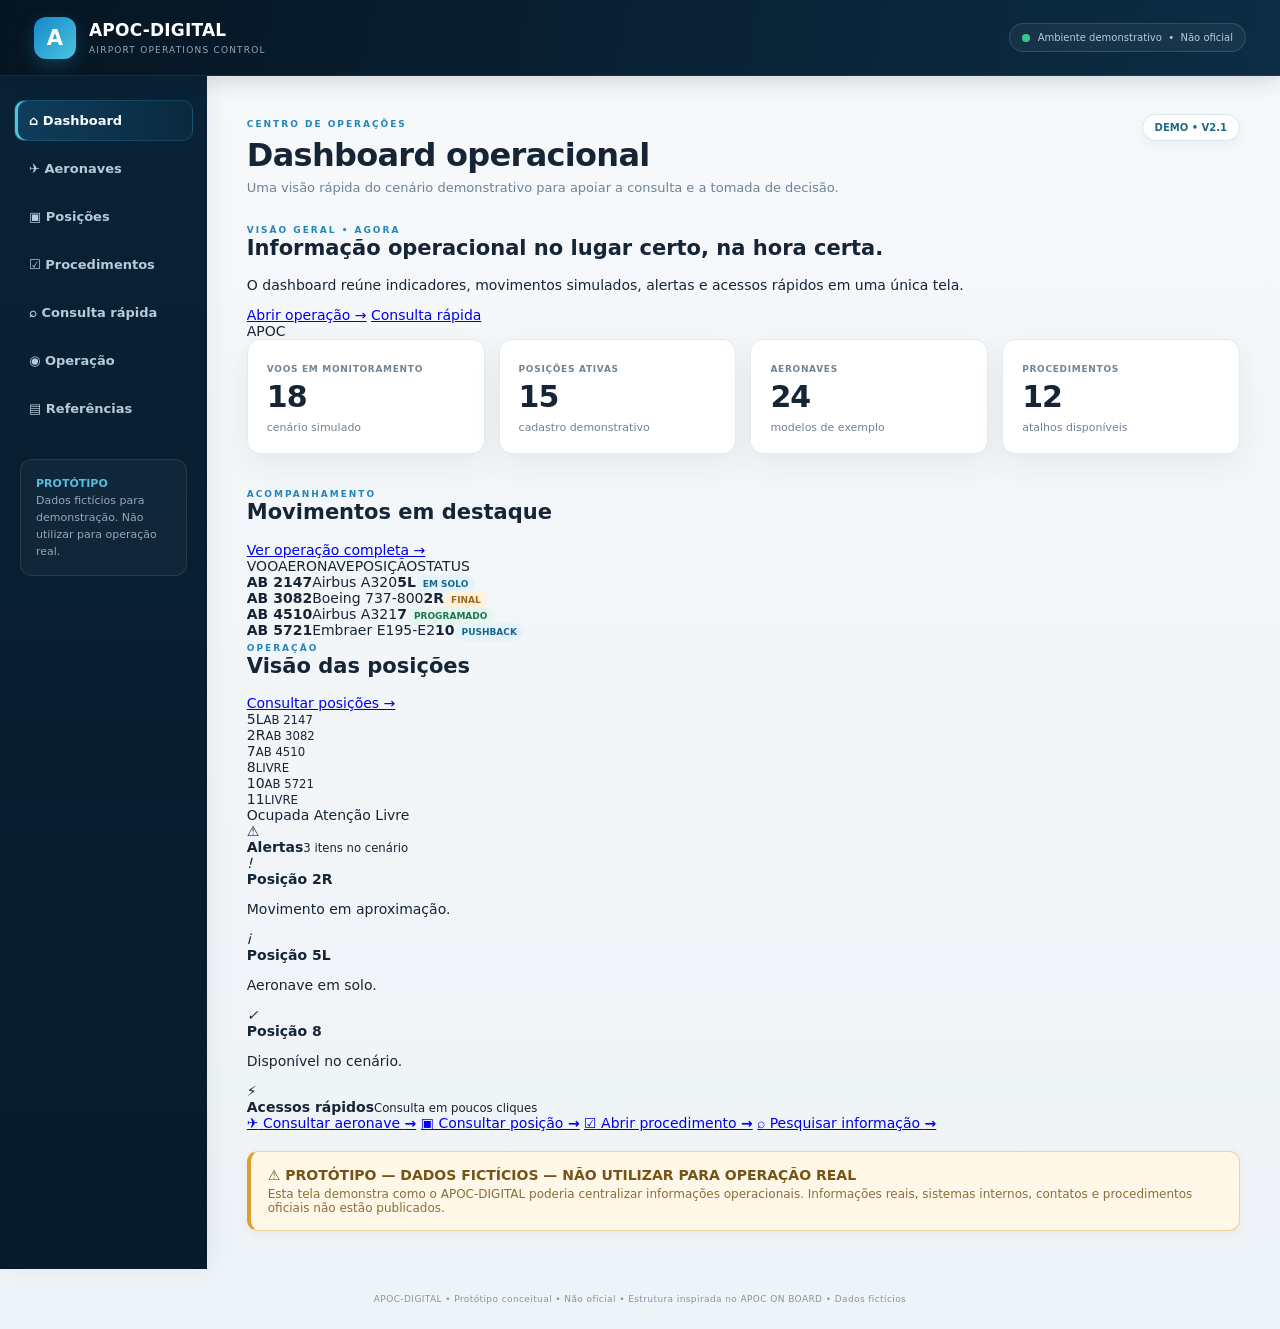
==== index.html @ d9e7d5c9 "Transforma dashboard inicial em centro de operacoes" ====
<!doctype html>
<html lang="pt-BR">
<head>
<meta charset="UTF-8"><meta name="viewport" content="width=device-width,initial-scale=1">
<meta name="description" content="APOC-DIGITAL — protótipo demonstrativo de apoio à operação aeroportuária.">
<title>APOC-DIGITAL | Centro de Operações</title><link rel="stylesheet" href="styles.css">
</head>
<body>
<header class="topbar">
  <div class="brand"><div class="brand-mark">A</div><div><strong>APOC-DIGITAL</strong><span>Airport Operations Control</span></div></div>
  <div class="top-status"><span class="dot"></span> Ambiente demonstrativo&nbsp; • &nbsp;Não oficial</div>
</header>
<div class="shell">
<aside class="sidebar">
  <nav aria-label="Menu principal">
    <a class="active" href="index.html">⌂ <span>Dashboard</span></a>
    <a href="aeronaves.html">✈ <span>Aeronaves</span></a>
    <a href="posicoes.html">▣ <span>Posições</span></a>
    <a href="procedimentos.html">☑ <span>Procedimentos</span></a>
    <a href="consulta-rapida.html">⌕ <span>Consulta rápida</span></a>
    <a href="operacao.html">◉ <span>Operação</span></a>
    <a href="referencias.html">▤ <span>Referências</span></a>
  </nav>
  <div class="side-note"><b>PROTÓTIPO</b><br>Dados fictícios para demonstração. Não utilizar para operação real.</div>
</aside>

<main class="content">
  <div class="page-head">
    <div><span class="eyebrow">CENTRO DE OPERAÇÕES</span><h1>Dashboard operacional</h1><p>Uma visão rápida do cenário demonstrativo para apoiar a consulta e a tomada de decisão.</p></div>
    <span class="demo-badge">DEMO • V2.1</span>
  </div>

  <section class="ops-hero">
    <div class="ops-hero-copy">
      <span class="eyebrow light">VISÃO GERAL • AGORA</span>
      <h2>Informação operacional no lugar certo, na hora certa.</h2>
      <p>O dashboard reúne indicadores, movimentos simulados, alertas e acessos rápidos em uma única tela.</p>
      <div class="hero-actions">
        <a href="operacao.html">Abrir operação →</a>
        <a class="secondary" href="consulta-rapida.html">Consulta rápida</a>
      </div>
    </div>
    <div class="ops-radar" aria-hidden="true"><div class="radar-ring r1"></div><div class="radar-ring r2"></div><div class="radar-sweep"></div><span>APOC</span></div>
  </section>

  <section class="metric-grid ops-metrics">
    <div class="metric metric-live"><span>VOOS EM MONITORAMENTO</span><strong>18</strong><small><i></i> cenário simulado</small></div>
    <div class="metric"><span>POSIÇÕES ATIVAS</span><strong>15</strong><small>cadastro demonstrativo</small></div>
    <div class="metric"><span>AERONAVES</span><strong>24</strong><small>modelos de exemplo</small></div>
    <div class="metric"><span>PROCEDIMENTOS</span><strong>12</strong><small>atalhos disponíveis</small></div>
  </section>

  <section class="dashboard-grid">
    <div class="dashboard-main">
      <div class="section-heading"><div><span class="eyebrow">ACOMPANHAMENTO</span><h2>Movimentos em destaque</h2></div><a href="operacao.html">Ver operação completa →</a></div>
      <div class="flight-board">
        <div class="flight-board-head"><span>VOO</span><span>AERONAVE</span><span>POSIÇÃO</span><span>STATUS</span></div>
        <div class="flight-board-row"><strong>AB 2147</strong><span>Airbus A320</span><b>5L</b><em class="status-chip blue">EM SOLO</em></div>
        <div class="flight-board-row"><strong>AB 3082</strong><span>Boeing 737-800</span><b>2R</b><em class="status-chip amber">FINAL</em></div>
        <div class="flight-board-row"><strong>AB 4510</strong><span>Airbus A321</span><b>7</b><em class="status-chip">PROGRAMADO</em></div>
        <div class="flight-board-row"><strong>AB 5721</strong><span>Embraer E195-E2</span><b>10</b><em class="status-chip blue">PUSHBACK</em></div>
      </div>

      <div class="section-heading section-heading-space"><div><span class="eyebrow">OPERAÇÃO</span><h2>Visão das posições</h2></div><a href="posicoes.html">Consultar posições →</a></div>
      <div class="ops-stand-map">
        <div class="ops-stand occupied"><span>5L</span><small>AB 2147</small></div>
        <div class="ops-stand alert"><span>2R</span><small>AB 3082</small></div>
        <div class="ops-stand occupied"><span>7</span><small>AB 4510</small></div>
        <div class="ops-stand free"><span>8</span><small>LIVRE</small></div>
        <div class="ops-stand occupied"><span>10</span><small>AB 5721</small></div>
        <div class="ops-stand free"><span>11</span><small>LIVRE</small></div>
      </div>
      <div class="map-legend"><span><i class="legend-dot occupied"></i> Ocupada</span><span><i class="legend-dot alert"></i> Atenção</span><span><i class="legend-dot free"></i> Livre</span></div>
    </div>

    <aside class="dashboard-side">
      <div class="side-panel alert-panel">
        <div class="panel-title"><span>⚠</span><div><b>Alertas</b><small>3 itens no cenário</small></div></div>
        <div class="alert-item"><i class="alert-icon amber">!</i><div><strong>Posição 2R</strong><p>Movimento em aproximação.</p></div></div>
        <div class="alert-item"><i class="alert-icon blue">i</i><div><strong>Posição 5L</strong><p>Aeronave em solo.</p></div></div>
        <div class="alert-item"><i class="alert-icon">✓</i><div><strong>Posição 8</strong><p>Disponível no cenário.</p></div></div>
      </div>

      <div class="side-panel">
        <div class="panel-title"><span>⚡</span><div><b>Acessos rápidos</b><small>Consulta em poucos cliques</small></div></div>
        <a class="quick-action" href="aeronaves.html"><span>✈</span> Consultar aeronave <b>→</b></a>
        <a class="quick-action" href="posicoes.html"><span>▣</span> Consultar posição <b>→</b></a>
        <a class="quick-action" href="procedimentos.html"><span>☑</span> Abrir procedimento <b>→</b></a>
        <a class="quick-action" href="consulta-rapida.html"><span>⌕</span> Pesquisar informação <b>→</b></a>
      </div>
    </aside>
  </section>

  <section class="notice"><strong>⚠️ PROTÓTIPO — DADOS FICTÍCIOS — NÃO UTILIZAR PARA OPERAÇÃO REAL</strong><span>Esta tela demonstra como o APOC-DIGITAL poderia centralizar informações operacionais. Informações reais, sistemas internos, contatos e procedimentos oficiais não estão publicados.</span></section>
</main>
</div>
<footer>APOC-DIGITAL • Protótipo conceitual • Não oficial • Estrutura inspirada no APOC ON BOARD • Dados fictícios</footer>
</body></html>
---- styles.css ----
:root{--navy:#071b2d;--blue:#1479b8;--cyan:#35b5d5;--bg:#eef3f7;--card:#fff;--text:#182838;--muted:#687b8d;--line:#d8e2ea;--green:#28a36a;--amber:#d99422}
*{box-sizing:border-box}body{margin:0;background:var(--bg);color:var(--text);font:14px Arial,sans-serif}.topbar{height:70px;background:var(--navy);color:white;display:flex;align-items:center;justify-content:space-between;padding:0 28px;border-bottom:3px solid var(--blue)}.brand{display:flex;gap:10px;align-items:center;color:#fff;text-decoration:none}.brand-mark{width:38px;height:38px;border-radius:8px;background:linear-gradient(135deg,var(--blue),var(--cyan));display:grid;place-items:center;font-weight:bold;font-size:20px}.brand strong{display:block;font-size:18px}.brand span{font-size:10px;color:#a9bdcd}.top-status{font-size:11px;color:#b7c9d7}.dot{display:inline-block;width:8px;height:8px;border-radius:50%;background:#36c98a;margin-right:6px}.shell{display:flex;min-height:calc(100vh - 70px)}.sidebar{width:230px;background:#0d2941;padding:20px 12px;color:#fff}.sidebar nav{display:grid;gap:5px}.sidebar nav a{color:#b7cad8;text-decoration:none;padding:11px 12px;border-radius:7px;font-weight:bold}.sidebar nav a.active,.sidebar nav a:hover{background:#174767;color:#fff}.side-note{margin:28px 8px;padding:12px;border:1px solid #31546c;border-radius:7px;color:#91a8ba;font-size:11px}.side-note b{color:#55bddc}.content{max-width:1200px;width:100%;margin:auto;padding:32px}.page-head{display:flex;justify-content:space-between;margin-bottom:22px}.eyebrow{font-size:10px;letter-spacing:1.5px;font-weight:bold;color:var(--blue)}h1{font-size:28px;margin:4px 0}h2{margin-top:0}.page-head p{margin:0;color:var(--muted)}.demo-badge,.live-badge{font-size:10px;padding:6px 10px;border:1px solid #b9d5e5;border-radius:18px;background:#edf8fc;color:#226887;font-weight:bold}.hero-panel{background:linear-gradient(120deg,#0a2942,#0e4a6d);color:white;border-radius:11px;padding:28px;margin-bottom:18px}.hero-panel h2{max-width:680px;font-size:25px;margin:5px 0}.hero-panel p{color:#bfd4e2;max-width:700px}.metric-grid{display:grid;grid-template-columns:repeat(4,1fr);gap:12px;margin-bottom:28px}.metric,.module-card,.air-card,.procedure-card,.panel,.reference,.searchbar,.global-search,.result-row,.position-map,.detail-panel,.flight-table{background:var(--card);border:1px solid var(--line);border-radius:9px;box-shadow:0 6px 20px #10263b12}.metric{padding:16px}.metric span{font-size:9px;color:#718496;font-weight:bold}.metric strong{display:block;font-size:27px;margin:4px 0}.metric small{color:var(--muted)}.section-title{font-size:18px}.module-grid{display:grid;grid-template-columns:repeat(3,1fr);gap:12px}.module-card{display:grid;grid-template-columns:auto 1fr auto;gap:12px;align-items:center;padding:16px;text-decoration:none;color:inherit}.module-card:hover,.air-card:hover,.result-row:hover{border-color:#9cc7dc}.module-icon{width:40px;height:40px;border-radius:8px;background:#eaf6fb;color:#176d98;display:grid;place-items:center;font-size:20px}.module-card h3{margin:0 0 3px}.module-card p{margin:0;color:var(--muted);font-size:12px}.notice{margin-top:20px;padding:13px 15px;background:#fff8e9;border:1px solid #eed39b;border-left:4px solid #df9f28;border-radius:7px;color:#765416}.notice span{display:block;font-size:12px;margin-top:4px;color:#8a6d3a}.searchbar{padding:17px;margin-bottom:16px}.searchbar label{display:block;font-weight:bold;font-size:11px;margin-bottom:7px}.searchbar input,.global-search input{width:100%;padding:12px;border:1px solid #cbd8e2;border-radius:7px;font:inherit}.aircraft-grid{display:grid;grid-template-columns:repeat(3,1fr);gap:11px}.air-card{border:1px solid var(--line);padding:15px;text-align:left;display:flex;gap:10px;align-items:center;cursor:pointer;font:inherit}.air-card div{flex:1}.air-card small{display:block;color:var(--muted);margin-top:2px}.plane{color:#1479b8}.detail-panel{padding:18px;margin-top:16px}.info-grid{display:grid;grid-template-columns:repeat(4,1fr);gap:10px}.info{padding:12px;background:#f7fafc;border:1px solid var(--line);border-radius:7px}.info b{display:block;font-size:9px;color:#667a8d;text-transform:uppercase;margin-bottom:4px}.info span{font-weight:bold}.compat{margin-top:10px;padding:12px;background:#edf7fc;border:1px solid #c8e1ee;border-radius:7px}.compat span{display:block;color:#4c6879;margin-top:3px}.position-layout{display:grid;grid-template-columns:1.4fr .8fr;gap:15px}.position-map{padding:17px}.stand-map{display:grid;grid-template-columns:repeat(4,1fr);gap:12px;background:#f0f4f6;padding:28px;border-radius:7px}.stand{min-height:70px;border:2px solid #8fbace;background:#eaf6fb;color:#155c7b;border-radius:6px;font-weight:bold;cursor:pointer}.stand.remote{background:#f0f4f7;border-color:#aabac5;color:#506674}.procedure-tabs{display:flex;gap:7px;flex-wrap:wrap;margin-bottom:14px}.procedure-tabs button,.suggestions button{border:1px solid var(--line);background:#fff;border-radius:18px;padding:7px 12px;cursor:pointer;font-weight:bold;color:#536a7b}.procedure-tabs .selected,.procedure-tabs button:hover{background:#eaf6fb;color:#146b95}.procedure-grid{display:grid;grid-template-columns:1fr 1fr;gap:13px}.procedure-card{padding:17px}.procedure-card>span{font-size:9px;color:var(--blue);font-weight:bold}.procedure-card h3{margin:5px 0}.procedure-card p{color:var(--muted)}.procedure-card summary{color:var(--blue);font-weight:bold;cursor:pointer}.global-search{display:flex;gap:9px;padding:9px 12px}.global-search span{font-size:22px;color:#718798}.global-search input{border:0;outline:0}.suggestions{display:flex;gap:6px;flex-wrap:wrap;margin:11px 0 17px}.search-results{display:grid;gap:9px}.result-row{display:grid;grid-template-columns:110px 1fr 15px;padding:14px;text-decoration:none;color:inherit}.result-row p{margin:3px 0 0;color:var(--muted);font-size:12px}.result-type{font-size:9px;color:var(--blue);font-weight:bold}.flight-table{overflow:hidden}.table-head,.flight-row{padding:13px 16px}.table-head{display:flex;justify-content:space-between;border-bottom:1px solid var(--line)}.table-head span{font-size:11px;color:var(--muted)}.flight-row{display:grid;grid-template-columns:1fr 1fr 1.4fr .7fr .8fr;border-bottom:1px solid #edf1f4;gap:8px}.flight-row.header{font-size:9px;color:#718394;font-weight:bold;background:#f6f9fb}.status-chip{font-style:normal;font-size:9px;font-weight:bold;padding:4px 7px;border-radius:15px;text-align:center;background:#e7f7ef;color:#187850}.status-chip.amber{background:#fff1db;color:#9d6817}.status-chip.blue{background:#e7f3fb;color:#17678d}.two-col{display:grid;grid-template-columns:1fr 1fr;gap:13px;margin-top:14px}.panel{padding:17px}.panel p{border-bottom:1px solid #edf1f4;padding:8px 0;margin:0}.mini-link{display:block;padding:9px 0;color:var(--blue);text-decoration:none;font-weight:bold;border-bottom:1px solid #edf1f4}.reference-grid{display:grid;grid-template-columns:repeat(3,1fr);gap:13px}.reference{padding:18px}.reference>span{font-size:10px;color:#78a0b8;font-weight:bold}.reference h3{margin:5px 0}.reference p{color:var(--muted);font-size:12px}.reference b{color:var(--blue);font-size:11px}.empty-state{text-align:center;padding:25px;color:var(--muted)}footer{text-align:center;padding:20px;color:#8495a5;font-size:10px}@media(max-width:900px){.sidebar{width:68px}.sidebar nav a{font-size:0;text-align:center}.sidebar nav a:first-letter{font-size:18px}.side-note{display:none}.module-grid,.reference-grid{grid-template-columns:1fr 1fr}.aircraft-grid{grid-template-columns:1fr 1fr}.metric-grid{grid-template-columns:1fr 1fr}.info-grid{grid-template-columns:1fr 1fr}}@media(max-width:600px){.sidebar{display:none}.content{padding:20px 14px}.module-grid,.reference-grid,.aircraft-grid,.procedure-grid,.metric-grid,.two-col{grid-template-columns:1fr}.position-layout{grid-template-columns:1fr}.stand-map{grid-template-columns:repeat(3,1fr);padding:18px}.flight-row{grid-template-columns:1fr 1fr}.flight-row.header{display:none}.flight-row span:nth-child(3),.flight-row span:nth-child(4){display:none}.page-head{display:block}.demo-badge,.live-badge{display:inline-block;margin-top:8px}}
/* Identificacao visual de prototipo publico */
.top-status{display:flex;align-items:center;gap:2px}.top-status .dot{flex:0 0 auto}.notice{box-shadow:0 2px 8px #7d5a1812}.notice strong{font-weight:800}

/* ===== APOC-DIGITAL — redesign visual V2.1 ===== */
:root{--navy:#061522;--navy2:#0a2436;--blue:#1687c9;--cyan:#4bc6df;--bg:#f4f7fa;--card:#fff;--text:#152536;--muted:#718292;--line:#e3eaf0;--green:#23a56b;--amber:#e5a43a;--shadow:0 10px 30px rgba(17,43,63,.07)}
body{font-family:Inter,ui-sans-serif,system-ui,-apple-system,BlinkMacSystemFont,"Segoe UI",Arial,sans-serif;background:linear-gradient(180deg,#f7f9fb 0,#eef3f7 100%);color:var(--text)}
.topbar{height:76px;padding:0 34px;background:linear-gradient(100deg,#061522,#0b2d45);border-bottom:1px solid rgba(255,255,255,.08);box-shadow:0 5px 22px rgba(4,20,31,.15);position:sticky;top:0;z-index:10}
.brand{gap:13px}.brand-mark{width:42px;height:42px;border-radius:12px;box-shadow:0 6px 18px rgba(34,167,211,.25);font-size:21px}.brand strong{font-size:17px;letter-spacing:.2px}.brand span{font-size:9px;letter-spacing:1.2px;text-transform:uppercase;color:#8fa9ba}
.top-status{font-size:10px;padding:8px 12px;border:1px solid rgba(255,255,255,.12);border-radius:20px;background:rgba(255,255,255,.05)}
.shell{min-height:calc(100vh - 76px)}
.sidebar{width:244px;padding:24px 14px;background:linear-gradient(180deg,#092236,#071b2b);box-shadow:5px 0 24px rgba(5,25,39,.06)}
.sidebar nav{gap:7px}.sidebar nav a{padding:12px 14px;border:1px solid transparent;border-radius:10px;font-size:13px;transition:.18s}
.sidebar nav a.active{background:linear-gradient(90deg,rgba(28,137,194,.28),rgba(28,137,194,.08));border-color:rgba(72,190,222,.16);box-shadow:inset 3px 0 0 var(--cyan)}
.sidebar nav a:hover{background:rgba(255,255,255,.06);transform:translateX(2px)}
.side-note{margin:30px 6px;padding:15px;border-radius:12px;background:rgba(255,255,255,.035);border:1px solid rgba(255,255,255,.09);line-height:1.55}
.content{max-width:1320px;padding:38px 40px}
.page-head{align-items:flex-start;margin-bottom:25px}.eyebrow{font-size:9px;letter-spacing:2px;color:#2385b9}.page-head h1{font-size:32px;letter-spacing:-.7px;margin:6px 0}.page-head p{font-size:13px}
.demo-badge,.live-badge{padding:7px 12px;background:#fff;border-color:#d6e5ee;box-shadow:0 4px 12px rgba(21,57,78,.05)}
.hero-panel{position:relative;overflow:hidden;border-radius:18px;padding:34px 36px;margin-bottom:20px;background:radial-gradient(circle at 90% 20%,rgba(74,199,225,.22),transparent 30%),linear-gradient(120deg,#071d2d,#0d5274);box-shadow:0 16px 34px rgba(8,45,67,.15)}
.hero-panel:after{content:"";position:absolute;width:210px;height:210px;border:1px solid rgba(110,214,235,.14);border-radius:50%;right:-55px;bottom:-110px;box-shadow:0 0 0 35px rgba(110,214,235,.035),0 0 0 70px rgba(110,214,235,.025)}
.hero-panel h2{font-size:29px;line-height:1.16;letter-spacing:-.6px}.hero-panel p{font-size:13px;line-height:1.6}
.metric-grid{gap:14px;margin-bottom:30px}.metric{padding:19px;border-radius:13px;box-shadow:var(--shadow);transition:.18s}.metric:hover{transform:translateY(-2px);box-shadow:0 14px 30px rgba(17,43,63,.1)}.metric span{letter-spacing:.7px}.metric strong{font-size:30px;letter-spacing:-1px}.metric small{font-size:11px}
.section-title{font-size:17px;margin-bottom:13px}.module-grid{gap:14px}.module-card{padding:18px;border-radius:13px;box-shadow:var(--shadow);border-color:#e2e9ef;transition:.18s}.module-card:hover{transform:translateY(-3px);border-color:#9bcfe4;box-shadow:0 15px 32px rgba(17,43,63,.1)}.module-icon{width:44px;height:44px;border-radius:12px;background:linear-gradient(135deg,#edf9fc,#e1f3f8);font-size:19px}.module-card h3{font-size:14px}.module-card p{line-height:1.45}
.notice{border-radius:11px;padding:15px 17px}
.searchbar,.global-search,.position-map,.detail-panel,.flight-table,.panel,.reference,.procedure-card{border-radius:13px;box-shadow:var(--shadow);border-color:#e1e8ee}
.searchbar{padding:19px}.searchbar input,.global-search input{background:#f8fafc;border-color:#dce5eb;padding:13px}
.aircraft-grid,.procedure-grid,.reference-grid{gap:14px}.air-card{border-radius:13px;box-shadow:var(--shadow);padding:17px;transition:.18s}.air-card:hover{transform:translateY(-2px);box-shadow:0 13px 28px rgba(17,43,63,.09)}
.detail-panel{padding:20px}.info{border-radius:10px;background:#f8fafc}.compat{border-radius:10px}
.position-layout{gap:18px}.position-map{padding:20px}.stand-map{gap:13px;padding:30px;border-radius:11px;background:linear-gradient(145deg,#edf3f6,#f7fafb)}.stand{border-radius:9px;min-height:76px;box-shadow:0 4px 10px rgba(21,56,74,.05);transition:.15s}.stand:hover{transform:scale(1.02);border-color:#4aaaca}
.procedure-tabs{gap:8px}.procedure-tabs button,.suggestions button{padding:8px 13px;border-radius:20px}.procedure-tabs .selected{box-shadow:0 5px 12px rgba(21,121,173,.1)}
.procedure-card{padding:19px}.procedure-card h3{font-size:16px}.procedure-card p{line-height:1.5}
.global-search{padding:10px 14px;align-items:center}.global-search span{font-size:20px}
.result-row{border-radius:11px;box-shadow:var(--shadow);border-color:#e4ebf0;padding:16px;transition:.16s}.result-row:hover{transform:translateX(2px)}
.flight-table{overflow:hidden}.table-head{padding:17px 18px;background:#fbfcfd}.flight-row{padding:14px 18px}.flight-row:not(.header):hover{background:#f8fbfd}
.two-col{gap:16px}.panel{padding:19px}.mini-link{padding:11px 0}
.reference{padding:20px;transition:.16s}.reference:hover{transform:translateY(-2px)}
footer{padding:25px;font-size:9px;letter-spacing:.4px}
@media(max-width:900px){.content{padding:28px}.sidebar{width:74px}.sidebar nav a{font-size:0;padding:13px 8px}.sidebar nav a:first-letter{font-size:18px}.sidebar nav a.active{box-shadow:inset 3px 0 0 var(--cyan)}}
@media(max-width:600px){.topbar{padding:0 16px;height:68px}.brand strong{font-size:15px}.top-status{font-size:0;padding:9px}.top-status .dot{margin:0}.content{padding:22px 15px}.hero-panel{padding:25px 23px;border-radius:15px}.hero-panel h2{font-size:23px}.page-head h1{font-size:27px}}
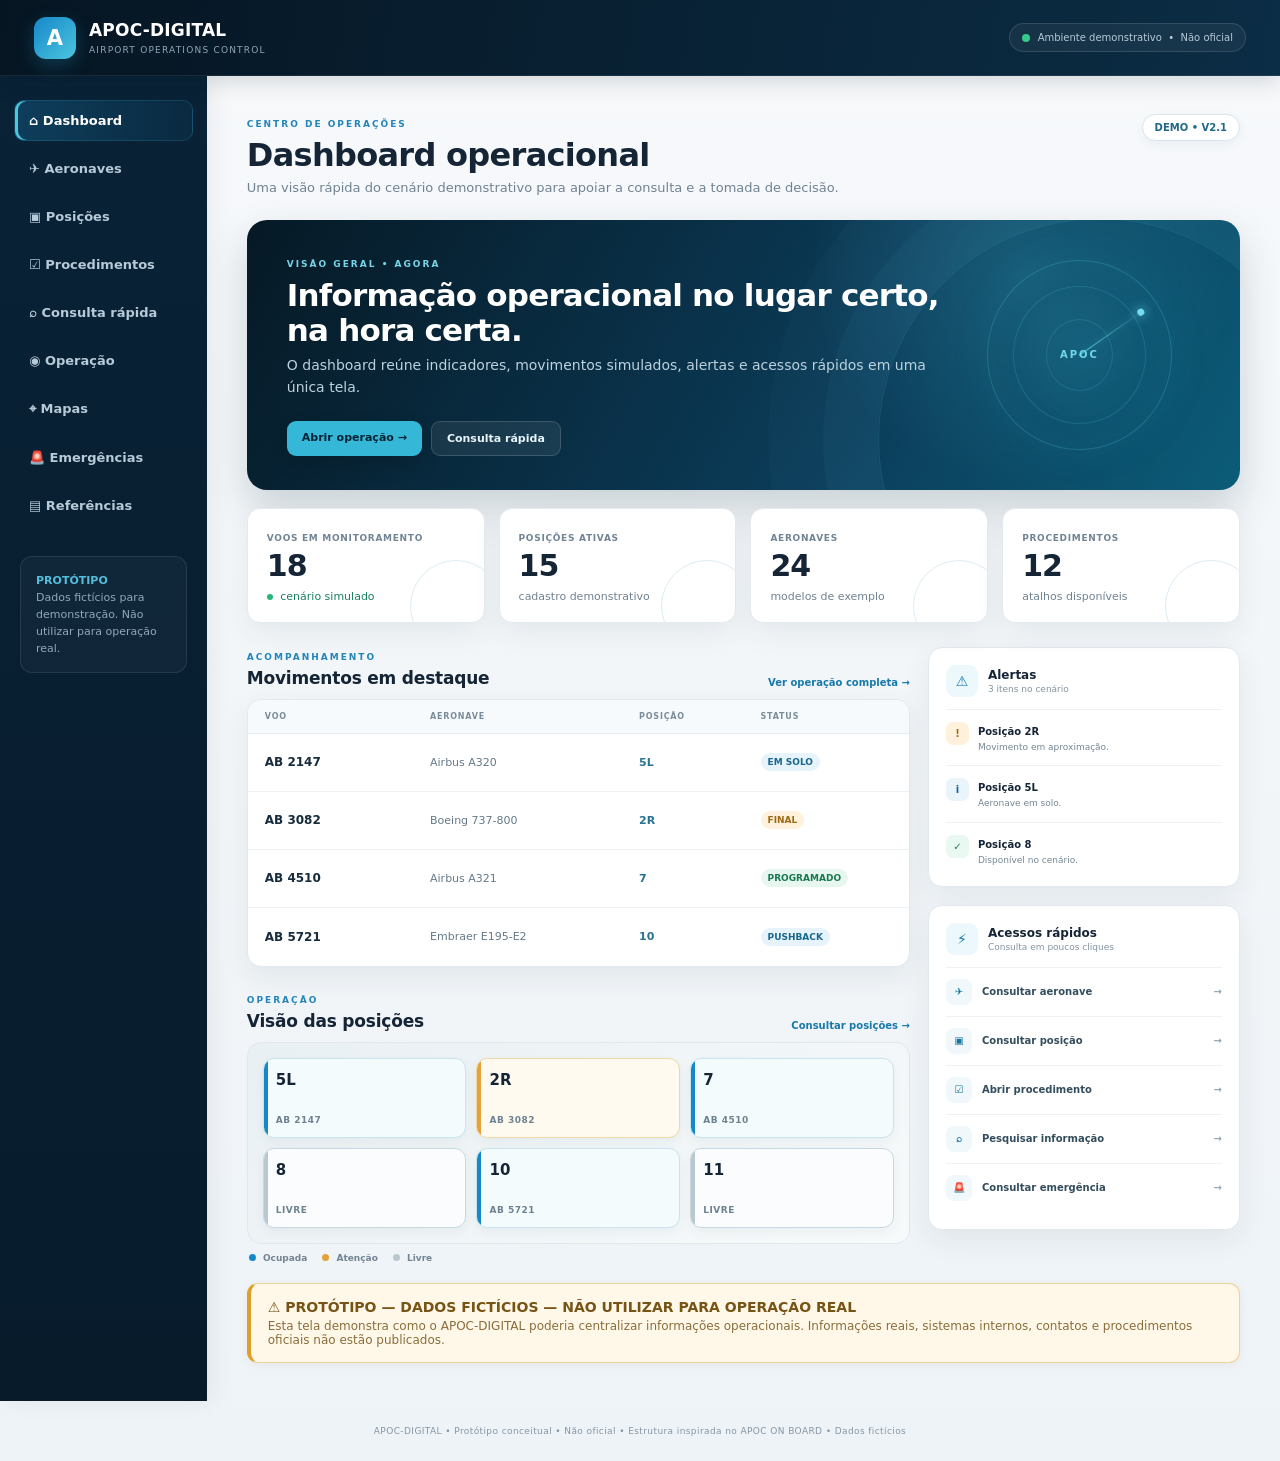
==== commit f369483c: "Integra Emergencias ao dashboard" ====
--- a/index.html
+++ b/index.html
@@ -19,6 +19,8 @@
     <a href="procedimentos.html">☑ <span>Procedimentos</span></a>
     <a href="consulta-rapida.html">⌕ <span>Consulta rápida</span></a>
     <a href="operacao.html">◉ <span>Operação</span></a>
+    <a href="mapas.html">⌖ <span>Mapas</span></a>
+    <a href="emergencias.html">🚨 <span>Emergências</span></a>
     <a href="referencias.html">▤ <span>Referências</span></a>
   </nav>
   <div class="side-note"><b>PROTÓTIPO</b><br>Dados fictícios para demonstração. Não utilizar para operação real.</div>
@@ -87,6 +89,7 @@
         <a class="quick-action" href="posicoes.html"><span>▣</span> Consultar posição <b>→</b></a>
         <a class="quick-action" href="procedimentos.html"><span>☑</span> Abrir procedimento <b>→</b></a>
         <a class="quick-action" href="consulta-rapida.html"><span>⌕</span> Pesquisar informação <b>→</b></a>
+        <a class="quick-action" href="emergencias.html"><span>🚨</span> Consultar emergência <b>→</b></a>
       </div>
     </aside>
   </section>
--- a/styles.css
+++ b/styles.css
@@ -39,3 +39,22 @@
 footer{padding:25px;font-size:9px;letter-spacing:.4px}
 @media(max-width:900px){.content{padding:28px}.sidebar{width:74px}.sidebar nav a{font-size:0;padding:13px 8px}.sidebar nav a:first-letter{font-size:18px}.sidebar nav a.active{box-shadow:inset 3px 0 0 var(--cyan)}}
 @media(max-width:600px){.topbar{padding:0 16px;height:68px}.brand strong{font-size:15px}.top-status{font-size:0;padding:9px}.top-status .dot{margin:0}.content{padding:22px 15px}.hero-panel{padding:25px 23px;border-radius:15px}.hero-panel h2{font-size:23px}.page-head h1{font-size:27px}}
+
+
+/* ===== DASHBOARD OPERACIONAL V2.1 ===== */
+.ops-hero{position:relative;display:flex;align-items:center;justify-content:space-between;min-height:245px;overflow:hidden;border-radius:20px;padding:34px 40px;margin-bottom:18px;color:#fff;background:radial-gradient(circle at 78% 20%,rgba(76,204,229,.2),transparent 26%),linear-gradient(120deg,#061925 0%,#0b3c59 62%,#0b5c78 100%);box-shadow:0 18px 40px rgba(7,39,57,.18)}
+.ops-hero:before{content:"";position:absolute;inset:auto -80px -170px auto;width:440px;height:440px;border:1px solid rgba(110,218,238,.13);border-radius:50%;box-shadow:0 0 0 55px rgba(110,218,238,.035),0 0 0 110px rgba(110,218,238,.025)}
+.ops-hero-copy{position:relative;z-index:2;max-width:700px}.ops-hero h2{font-size:31px;line-height:1.12;letter-spacing:-.8px;margin:8px 0}.ops-hero p{max-width:650px;color:#bdd2df;line-height:1.55;margin:0}.hero-actions{display:flex;gap:9px;margin-top:22px}.hero-actions a{display:inline-block;padding:10px 15px;border-radius:9px;text-decoration:none;background:#35b7d8;color:#062235;font-size:11px;font-weight:800;box-shadow:0 8px 20px rgba(0,0,0,.14)}.hero-actions a.secondary{background:rgba(255,255,255,.07);color:#e7f5fa;border:1px solid rgba(255,255,255,.15);box-shadow:none}
+.ops-radar{position:relative;width:190px;height:190px;margin-right:28px;border-radius:50%;border:1px solid rgba(89,207,229,.24);background:radial-gradient(circle,rgba(57,188,216,.08),transparent 64%);display:grid;place-items:center;color:#73d8e9;font-size:10px;font-weight:800;letter-spacing:2px;box-shadow:inset 0 0 40px rgba(52,183,214,.06),0 0 45px rgba(41,177,209,.07)}.radar-ring{position:absolute;border:1px solid rgba(89,207,229,.17);border-radius:50%}.radar-ring.r1{inset:25px}.radar-ring.r2{inset:58px}.radar-sweep{position:absolute;left:50%;top:50%;width:82px;height:1px;transform-origin:left center;background:linear-gradient(90deg,rgba(99,225,239,.75),transparent);transform:rotate(-35deg);box-shadow:0 0 8px rgba(86,216,233,.4)}.radar-sweep:before{content:"";position:absolute;left:72px;top:-3px;width:7px;height:7px;border-radius:50%;background:#72dcec;box-shadow:0 0 12px #72dcec}
+.ops-metrics{margin-bottom:24px}.ops-metrics .metric{position:relative;overflow:hidden}.ops-metrics .metric:after{content:"";position:absolute;right:-18px;bottom:-30px;width:90px;height:90px;border:1px solid #dcebf1;border-radius:50%}.metric-live small{color:#19805b}.metric-live small i{display:inline-block;width:6px;height:6px;border-radius:50%;background:#28b777;margin-right:4px}
+.dashboard-grid{display:grid;grid-template-columns:minmax(0,1.7fr) minmax(290px,.8fr);gap:18px}.dashboard-main,.dashboard-side{min-width:0}.dashboard-side{display:grid;align-content:start;gap:18px}.section-heading{display:flex;align-items:end;justify-content:space-between;margin:0 0 11px}.section-heading h2{font-size:17px;margin:5px 0 0;letter-spacing:-.2px}.section-heading a{font-size:10px;color:#1679aa;text-decoration:none;font-weight:800}.section-heading-space{margin-top:23px}
+.flight-board{background:#fff;border:1px solid #e1e8ee;border-radius:14px;overflow:hidden;box-shadow:var(--shadow)}.flight-board-head,.flight-board-row{display:grid;grid-template-columns:1.05fr 1.35fr .75fr .9fr;align-items:center;gap:12px;padding:12px 17px}.flight-board-head{background:#f7fafc;border-bottom:1px solid #e5ebef;font-size:8px;letter-spacing:.8px;font-weight:800;color:#7a8b99}.flight-board-row{min-height:58px;border-bottom:1px solid #edf1f4;font-size:11px}.flight-board-row:last-child{border-bottom:0}.flight-board-row:hover{background:#fbfdfe}.flight-board-row strong{font-size:12px;color:#172c3d}.flight-board-row span{color:#657988}.flight-board-row b{font-size:11px;color:#287391}.flight-board-row .status-chip{justify-self:start}
+.ops-stand-map{display:grid;grid-template-columns:repeat(3,1fr);gap:10px;padding:15px;background:linear-gradient(145deg,#e9f0f3,#f7fafb);border:1px solid #e0e8ec;border-radius:14px}.ops-stand{min-height:80px;border:1px solid #c9d8df;border-radius:11px;padding:12px;background:#fff;display:flex;flex-direction:column;justify-content:space-between;box-shadow:0 4px 12px rgba(25,57,75,.05);position:relative;overflow:hidden}.ops-stand:before{content:"";position:absolute;left:0;top:0;bottom:0;width:4px}.ops-stand span{font-size:15px;font-weight:900}.ops-stand small{font-size:9px;color:#6d8290;font-weight:800;letter-spacing:.5px}.ops-stand.occupied{border-color:#c8e4ee;background:#f4fbfd}.ops-stand.occupied:before{background:#1687c9}.ops-stand.alert{border-color:#efd7a8;background:#fffaf0}.ops-stand.alert:before{background:#e4a33a}.ops-stand.free{background:#fafcfd}.ops-stand.free:before{background:#b9c7cf}.map-legend{display:flex;gap:15px;padding:9px 2px 0;color:#728492;font-size:9px;font-weight:700}.legend-dot{display:inline-block;width:7px;height:7px;border-radius:50%;margin-right:4px}.legend-dot.occupied{background:#1687c9}.legend-dot.alert{background:#e4a33a}.legend-dot.free{background:#b9c7cf}
+.side-panel{background:#fff;border:1px solid #e1e8ee;border-radius:14px;padding:17px;box-shadow:var(--shadow)}.panel-title{display:flex;align-items:center;gap:10px;padding-bottom:12px;border-bottom:1px solid #edf1f4}.panel-title>span{width:32px;height:32px;border-radius:9px;display:grid;place-items:center;background:#edf8fc;color:#1679aa}.panel-title b{display:block;font-size:12px}.panel-title small{display:block;margin-top:2px;color:#8293a0;font-size:9px}.alert-item{display:flex;gap:9px;padding:12px 0;border-bottom:1px solid #edf1f4}.alert-item:last-child{border-bottom:0;padding-bottom:2px}.alert-icon{flex:0 0 auto;width:23px;height:23px;border-radius:7px;display:grid;place-items:center;background:#e9f8f0;color:#20805a;font-size:10px;font-style:normal;font-weight:900}.alert-icon.amber{background:#fff1dc;color:#a16a19}.alert-icon.blue{background:#eaf5fb;color:#17698d}.alert-item strong{font-size:10px}.alert-item p{margin:3px 0 0;font-size:9px;color:#758793;line-height:1.4}
+.quick-action{display:grid;grid-template-columns:28px 1fr auto;align-items:center;gap:8px;padding:11px 0;border-bottom:1px solid #edf1f4;color:#344d5d;text-decoration:none;font-size:10px;font-weight:800}.quick-action:last-child{border-bottom:0}.quick-action>span{width:26px;height:26px;border-radius:8px;background:#f0f8fb;color:#17749c;display:grid;place-items:center}.quick-action>b{color:#92a4af}.quick-action:hover{color:#1679aa}
+@media(max-width:1050px){.ops-radar{width:150px;height:150px;margin-right:0}.dashboard-grid{grid-template-columns:1fr}.dashboard-side{grid-template-columns:1fr 1fr}.dashboard-side .side-panel{height:100%}}
+@media(max-width:700px){.ops-hero{padding:25px 23px;min-height:0}.ops-radar{display:none}.ops-hero h2{font-size:24px}.dashboard-side{grid-template-columns:1fr}.flight-board-head,.flight-board-row{grid-template-columns:1fr 1.2fr .65fr}.flight-board-head span:last-child,.flight-board-row .status-chip{display:none}.ops-stand-map{grid-template-columns:repeat(2,1fr)}.section-heading{align-items:start;gap:10px}.section-heading a{padding-top:7px}}
+
+/* ===== MODULO DE MAPAS ===== */
+.map-intro{display:flex;justify-content:space-between;align-items:center;gap:25px;margin-bottom:18px;padding:28px 32px;border-radius:18px;color:#fff;background:radial-gradient(circle at 85% 30%,rgba(75,198,223,.2),transparent 28%),linear-gradient(120deg,#071d2d,#0c4b69);box-shadow:0 16px 34px rgba(8,45,67,.13);overflow:hidden}.map-intro h2{font-size:25px;margin:6px 0}.map-intro p{max-width:780px;color:#c0d5e0;line-height:1.55;font-size:12px;margin:0}.map-intro-mark{width:82px;height:82px;flex:0 0 auto;border:1px solid rgba(105,215,235,.25);border-radius:50%;display:grid;place-items:center;font-size:42px;color:#6bd7e8;background:rgba(255,255,255,.03)}.eyebrow.light{color:#78d5e8}.map-cards{display:grid;grid-template-columns:1fr 1fr;gap:16px}.map-card{background:#fff;border:1px solid #e1e8ee;border-radius:15px;box-shadow:var(--shadow);overflow:hidden}.map-card.wide{grid-column:1/-1}.map-card-head{padding:19px 20px 12px}.map-tag{font-size:8px;letter-spacing:1.3px;font-weight:900;color:#2180ad}.map-card h2{font-size:17px;margin:5px 0}.map-card-head p{font-size:11px;color:var(--muted);margin:0;line-height:1.45}.schematic{margin:0 15px 15px;border:1px solid #dce7ec;border-radius:11px;background:#f3f7f9;min-height:190px;position:relative;overflow:hidden}.terminal{display:flex;flex-direction:column;justify-content:center;gap:25px;padding:28px;background:linear-gradient(145deg,#eef5f7,#f9fbfc)}.terminal-building{margin:auto;width:76%;height:72px;border:2px solid #9dc5d3;border-radius:10px;background:#fff;display:flex;flex-direction:column;align-items:center;justify-content:center;color:#23647e}.terminal-building b{font-size:13px}.terminal-building span{font-size:9px;color:#8296a2;margin-top:4px}.gate-row{display:grid;grid-template-columns:repeat(6,1fr);gap:7px}.gate-row i{font-style:normal;text-align:center;padding:9px 4px;border:1px solid #a9cddd;border-radius:7px;background:#e8f5f9;color:#23647e;font-size:9px;font-weight:800}.apron{padding:22px;background:repeating-linear-gradient(90deg,#eef3f5 0,#eef3f5 45px,#e7eef1 45px,#e7eef1 90px)}.taxi-line{position:absolute;left:12%;right:12%;top:50%;border-top:3px dashed #a9bac4}.stand-grid{position:absolute;inset:22px 16px;display:grid;grid-template-columns:repeat(4,1fr);gap:8px}.stand-grid i{z-index:1;display:grid;place-items:center;border:1px solid #8ebccc;border-radius:8px;background:#fafdfe;color:#21657d;font-size:9px;font-style:normal;font-weight:900;box-shadow:0 3px 8px rgba(21,56,74,.05)}.apron-label{position:absolute;bottom:7px;right:10px;font-size:7px;letter-spacing:1px;color:#81939e;font-weight:900}.airport{min-height:245px;background:#eef4f2}.runway{position:absolute;left:15%;top:9%;width:70%;height:44px;background:#53636b;border-radius:6px;transform:rotate(-8deg);display:grid;place-items:center;color:#dce3e6;font-size:7px;letter-spacing:1px}.taxiway{position:absolute;background:#c6d0d3;border-radius:12px}.taxiway.t1{width:62%;height:18px;left:19%;top:51%;transform:rotate(-8deg)}.taxiway.t2{width:18px;height:62%;left:44%;top:30%;transform:rotate(22deg)}.terminal-mini{position:absolute;left:12%;bottom:25px;width:23%;height:43px;border-radius:7px;background:#dcecf1;border:1px solid #8db9c8;display:grid;place-items:center;color:#26677f;font-size:9px;font-weight:900}.apron-mini{position:absolute;right:14%;bottom:26px;width:28%;height:50px;border:1px dashed #94b4bf;border-radius:8px;display:grid;place-items:center;color:#718792;font-size:8px;font-weight:900}.north{position:absolute;right:15px;top:12px;width:24px;height:24px;border:1px solid #aac0c8;border-radius:50%;display:grid;place-items:center;color:#56727f;font-weight:900;font-size:10px}.patio3{display:grid;grid-template-columns:1fr 1fr;gap:12px;padding:16px;background:linear-gradient(145deg,#eef4f5,#f8fafb)}.zone{border:1px solid #b8cfd8;border-radius:10px;padding:13px;display:grid;grid-template-columns:repeat(2,1fr);gap:7px;background:#fff}.zone b{grid-column:1/-1;font-size:11px;color:#27677e}.zone>span{grid-column:1/-1;font-size:8px;color:#82939d;margin-bottom:3px}.zone i{font-style:normal;text-align:center;padding:10px 4px;border-radius:7px;background:#edf7fa;border:1px solid #bddce6;color:#28687f;font-size:9px;font-weight:900}.south-zone i{background:#f4f6f7;border-color:#cdd8dd;color:#627680}
+@media(max-width:700px){.map-intro{padding:23px;}.map-intro-mark{display:none}.map-cards{grid-template-columns:1fr}.map-card.wide{grid-column:auto}.gate-row{grid-template-columns:repeat(3,1fr)}.patio3{grid-template-columns:1fr}.airport{min-height:220px}}
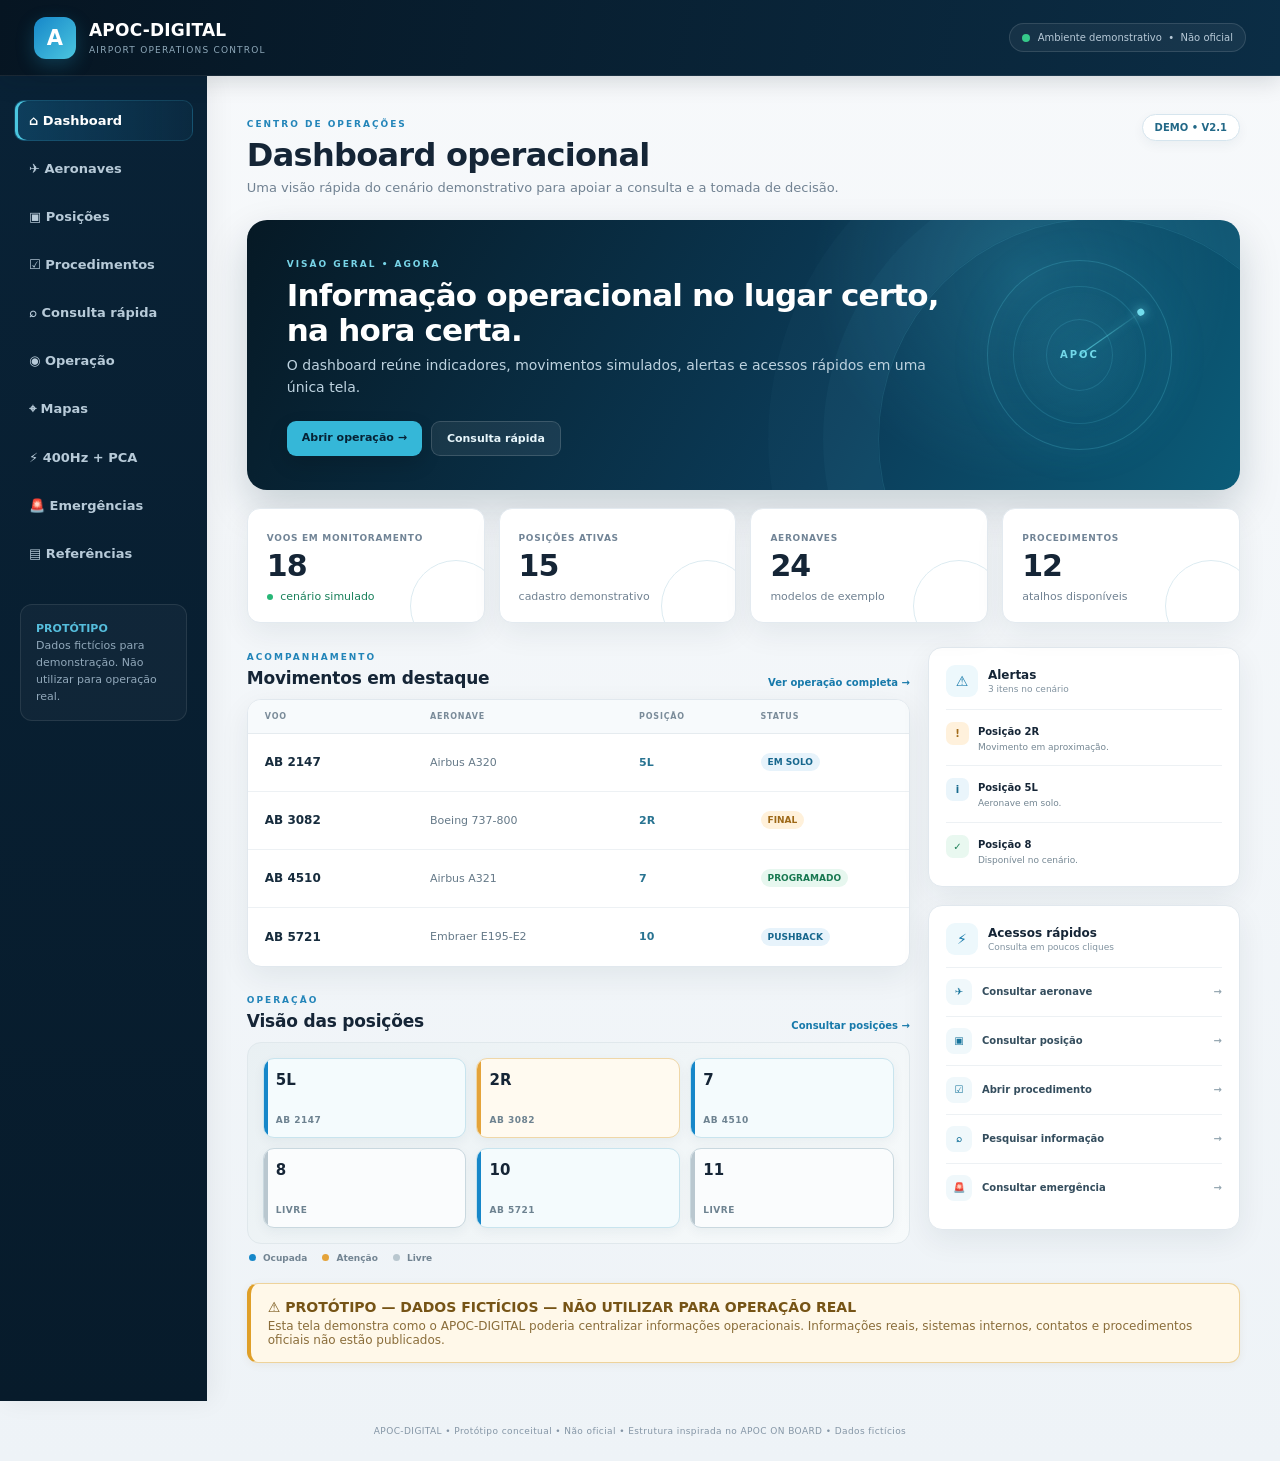
==== commit 68b9024a: "Integra módulo 400Hz + PCA na navegação" ====
--- a/index.html
+++ b/index.html
@@ -20,6 +20,7 @@
     <a href="consulta-rapida.html">⌕ <span>Consulta rápida</span></a>
     <a href="operacao.html">◉ <span>Operação</span></a>
     <a href="mapas.html">⌖ <span>Mapas</span></a>
+    <a href="400hz.html">⚡ <span>400Hz + PCA</span></a>
     <a href="emergencias.html">🚨 <span>Emergências</span></a>
     <a href="referencias.html">▤ <span>Referências</span></a>
   </nav>
--- a/styles.css
+++ b/styles.css
@@ -58,3 +58,18 @@
 /* ===== MODULO DE MAPAS ===== */
 .map-intro{display:flex;justify-content:space-between;align-items:center;gap:25px;margin-bottom:18px;padding:28px 32px;border-radius:18px;color:#fff;background:radial-gradient(circle at 85% 30%,rgba(75,198,223,.2),transparent 28%),linear-gradient(120deg,#071d2d,#0c4b69);box-shadow:0 16px 34px rgba(8,45,67,.13);overflow:hidden}.map-intro h2{font-size:25px;margin:6px 0}.map-intro p{max-width:780px;color:#c0d5e0;line-height:1.55;font-size:12px;margin:0}.map-intro-mark{width:82px;height:82px;flex:0 0 auto;border:1px solid rgba(105,215,235,.25);border-radius:50%;display:grid;place-items:center;font-size:42px;color:#6bd7e8;background:rgba(255,255,255,.03)}.eyebrow.light{color:#78d5e8}.map-cards{display:grid;grid-template-columns:1fr 1fr;gap:16px}.map-card{background:#fff;border:1px solid #e1e8ee;border-radius:15px;box-shadow:var(--shadow);overflow:hidden}.map-card.wide{grid-column:1/-1}.map-card-head{padding:19px 20px 12px}.map-tag{font-size:8px;letter-spacing:1.3px;font-weight:900;color:#2180ad}.map-card h2{font-size:17px;margin:5px 0}.map-card-head p{font-size:11px;color:var(--muted);margin:0;line-height:1.45}.schematic{margin:0 15px 15px;border:1px solid #dce7ec;border-radius:11px;background:#f3f7f9;min-height:190px;position:relative;overflow:hidden}.terminal{display:flex;flex-direction:column;justify-content:center;gap:25px;padding:28px;background:linear-gradient(145deg,#eef5f7,#f9fbfc)}.terminal-building{margin:auto;width:76%;height:72px;border:2px solid #9dc5d3;border-radius:10px;background:#fff;display:flex;flex-direction:column;align-items:center;justify-content:center;color:#23647e}.terminal-building b{font-size:13px}.terminal-building span{font-size:9px;color:#8296a2;margin-top:4px}.gate-row{display:grid;grid-template-columns:repeat(6,1fr);gap:7px}.gate-row i{font-style:normal;text-align:center;padding:9px 4px;border:1px solid #a9cddd;border-radius:7px;background:#e8f5f9;color:#23647e;font-size:9px;font-weight:800}.apron{padding:22px;background:repeating-linear-gradient(90deg,#eef3f5 0,#eef3f5 45px,#e7eef1 45px,#e7eef1 90px)}.taxi-line{position:absolute;left:12%;right:12%;top:50%;border-top:3px dashed #a9bac4}.stand-grid{position:absolute;inset:22px 16px;display:grid;grid-template-columns:repeat(4,1fr);gap:8px}.stand-grid i{z-index:1;display:grid;place-items:center;border:1px solid #8ebccc;border-radius:8px;background:#fafdfe;color:#21657d;font-size:9px;font-style:normal;font-weight:900;box-shadow:0 3px 8px rgba(21,56,74,.05)}.apron-label{position:absolute;bottom:7px;right:10px;font-size:7px;letter-spacing:1px;color:#81939e;font-weight:900}.airport{min-height:245px;background:#eef4f2}.runway{position:absolute;left:15%;top:9%;width:70%;height:44px;background:#53636b;border-radius:6px;transform:rotate(-8deg);display:grid;place-items:center;color:#dce3e6;font-size:7px;letter-spacing:1px}.taxiway{position:absolute;background:#c6d0d3;border-radius:12px}.taxiway.t1{width:62%;height:18px;left:19%;top:51%;transform:rotate(-8deg)}.taxiway.t2{width:18px;height:62%;left:44%;top:30%;transform:rotate(22deg)}.terminal-mini{position:absolute;left:12%;bottom:25px;width:23%;height:43px;border-radius:7px;background:#dcecf1;border:1px solid #8db9c8;display:grid;place-items:center;color:#26677f;font-size:9px;font-weight:900}.apron-mini{position:absolute;right:14%;bottom:26px;width:28%;height:50px;border:1px dashed #94b4bf;border-radius:8px;display:grid;place-items:center;color:#718792;font-size:8px;font-weight:900}.north{position:absolute;right:15px;top:12px;width:24px;height:24px;border:1px solid #aac0c8;border-radius:50%;display:grid;place-items:center;color:#56727f;font-weight:900;font-size:10px}.patio3{display:grid;grid-template-columns:1fr 1fr;gap:12px;padding:16px;background:linear-gradient(145deg,#eef4f5,#f8fafb)}.zone{border:1px solid #b8cfd8;border-radius:10px;padding:13px;display:grid;grid-template-columns:repeat(2,1fr);gap:7px;background:#fff}.zone b{grid-column:1/-1;font-size:11px;color:#27677e}.zone>span{grid-column:1/-1;font-size:8px;color:#82939d;margin-bottom:3px}.zone i{font-style:normal;text-align:center;padding:10px 4px;border-radius:7px;background:#edf7fa;border:1px solid #bddce6;color:#28687f;font-size:9px;font-weight:900}.south-zone i{background:#f4f6f7;border-color:#cdd8dd;color:#627680}
 @media(max-width:700px){.map-intro{padding:23px;}.map-intro-mark{display:none}.map-cards{grid-template-columns:1fr}.map-card.wide{grid-column:auto}.gate-row{grid-template-columns:repeat(3,1fr)}.patio3{grid-template-columns:1fr}.airport{min-height:220px}}
+
+/* ===== MODULO DE EMERGENCIAS ===== */
+.emergency-hero{display:flex;align-items:center;justify-content:space-between;gap:25px;margin-bottom:18px;padding:30px 34px;border-radius:18px;color:#fff;background:radial-gradient(circle at 85% 25%,rgba(229,164,58,.18),transparent 25%),linear-gradient(120deg,#081a28,#12445e);box-shadow:0 16px 34px rgba(8,45,67,.13)}.emergency-hero h2{font-size:26px;margin:6px 0 8px}.emergency-hero p{max-width:820px;color:#c3d5df;line-height:1.55;margin:0;font-size:12px}.emergency-shield{width:82px;height:82px;flex:0 0 auto;border:1px solid rgba(238,178,79,.35);border-radius:22px;display:grid;place-items:center;color:#f1b65b;font-size:38px;font-weight:900;background:rgba(255,255,255,.035);box-shadow:inset 0 0 30px rgba(229,164,58,.05)}.emergency-grid{display:grid;grid-template-columns:repeat(2,1fr);gap:13px}.emergency-card{position:relative;display:grid;grid-template-columns:45px 1fr auto;align-items:center;gap:12px;padding:17px;background:#fff;border:1px solid #e1e8ee;border-radius:13px;box-shadow:var(--shadow);transition:.16s}.emergency-card:hover{transform:translateY(-2px);border-color:#c3dce7}.emergency-card.critical{border-left:4px solid #e0a13b}.emergency-card .em-icon{width:43px;height:43px;border-radius:12px;background:#edf7fb;color:#19749c;display:grid;place-items:center;font-size:19px}.emergency-card.critical .em-icon{background:#fff4df;color:#ad711d}.emergency-card span{font-size:8px;letter-spacing:1.2px;color:#7e919d;font-weight:900}.emergency-card h3{font-size:14px;margin:3px 0}.emergency-card p{font-size:11px;line-height:1.4;color:var(--muted);margin:0}.emergency-card>a{font-size:9px;color:#1679aa;text-decoration:none;font-weight:900;white-space:nowrap}.emergency-flow,.scenario-section,.document-architecture{margin-top:22px}.flow-steps{display:grid;grid-template-columns:1fr 28px 1fr 28px 1fr 28px 1fr;align-items:center;gap:8px}.flow-step{min-height:105px;padding:15px;background:#fff;border:1px solid #e1e8ee;border-radius:12px;box-shadow:var(--shadow)}.flow-step b{display:inline-grid;place-items:center;width:25px;height:25px;border-radius:8px;background:#eaf6fb;color:#17739a;font-size:9px}.flow-step strong{display:block;margin-top:10px;font-size:11px}.flow-step span{display:block;margin-top:4px;color:var(--muted);font-size:10px;line-height:1.4}.flow-arrow{text-align:center;color:#83a1af;font-size:18px}.flow-note{margin-top:10px;padding:12px 14px;border-radius:10px;background:#f3f8fa;border:1px solid #dce9ee;color:#607783;font-size:10px;line-height:1.45}.scenario-list{display:grid;grid-template-columns:1fr 1fr;gap:8px}.scenario-list>div{display:grid;grid-template-columns:30px 1fr auto;align-items:center;gap:9px;padding:11px 13px;background:#fff;border:1px solid #e3e9ed;border-radius:10px}.scenario-list>div>span{width:27px;height:27px;border-radius:8px;background:#edf7fb;display:grid;place-items:center;font-size:13px}.scenario-list b{display:block;font-size:10px}.scenario-list small{display:block;color:#7b8d99;font-size:9px;margin-top:2px}.scenario-list em{font-style:normal;font-size:8px;font-weight:900;color:#718894;background:#f4f7f8;border-radius:12px;padding:5px 7px}.emergency-support{display:grid;grid-template-columns:1fr 1fr;gap:14px;margin-top:22px}.support-card{padding:20px;background:linear-gradient(145deg,#fff,#f7fafb);border:1px solid #e1e8ee;border-radius:13px;box-shadow:var(--shadow)}.support-card h2{font-size:16px;margin:6px 0}.support-card p{font-size:11px;line-height:1.5;color:var(--muted)}.support-card a{font-size:10px;color:#1679aa;text-decoration:none;font-weight:900}.doc-grid{display:grid;grid-template-columns:repeat(3,1fr);gap:10px}.doc-grid>div{padding:13px 14px;background:#fff;border:1px solid #e1e8ee;border-radius:10px;box-shadow:var(--shadow)}.doc-grid b{display:block;font-size:10px}.doc-grid span{display:block;color:var(--muted);font-size:9px;margin-top:4px;line-height:1.4}@media(max-width:900px){.emergency-grid,.scenario-list,.emergency-support{grid-template-columns:1fr}.flow-steps{grid-template-columns:1fr}.flow-arrow{transform:rotate(90deg);height:22px}.doc-grid{grid-template-columns:1fr 1fr}}@media(max-width:600px){.emergency-hero{padding:24px}.emergency-shield{display:none}.emergency-card{grid-template-columns:40px 1fr}.emergency-card>a{grid-column:2}.doc-grid{grid-template-columns:1fr}}
+
+
+/* ===== MODULO 400Hz + PCA ===== */
+.hz-hero{display:flex;align-items:center;justify-content:space-between;gap:25px;margin-bottom:18px;padding:30px 34px;border-radius:18px;color:#fff;background:radial-gradient(circle at 84% 25%,rgba(76,204,229,.2),transparent 27%),linear-gradient(120deg,#071b2b,#0c4d6b);box-shadow:0 16px 34px rgba(8,45,67,.13)}
+.hz-hero h2{font-size:26px;line-height:1.2;margin:6px 0 8px;max-width:820px}.hz-hero p{max-width:820px;color:#c4d8e2;line-height:1.55;margin:0;font-size:12px}.hz-icon{width:84px;height:84px;flex:0 0 auto;border:1px solid rgba(105,215,235,.3);border-radius:22px;display:grid;place-items:center;color:#72dcec;font-size:38px;background:rgba(255,255,255,.035)}
+.hz-summary{display:grid;grid-template-columns:repeat(4,1fr);gap:13px;margin-bottom:18px}.hz-stat{padding:17px;background:#fff;border:1px solid #e1e8ee;border-radius:13px;box-shadow:var(--shadow)}.hz-stat span{display:block;font-size:8px;letter-spacing:1px;color:#738694;font-weight:900}.hz-stat strong{display:block;font-size:24px;margin:5px 0 3px;letter-spacing:-.5px}.hz-stat small{display:block;color:var(--muted);font-size:9px;line-height:1.4}
+.hz-grid{display:grid;grid-template-columns:1.15fr .85fr;gap:15px}.hz-panel{background:#fff;border:1px solid #e1e8ee;border-radius:14px;padding:19px;box-shadow:var(--shadow);margin-bottom:15px}.hz-muted{color:var(--muted);font-size:11px;line-height:1.5;margin-top:-3px}.hz-position-grid{display:grid;grid-template-columns:repeat(3,1fr);gap:9px;margin-top:14px}.hz-position{min-height:82px;text-align:left;padding:12px;border:1px solid #cfe0e7;border-radius:11px;background:linear-gradient(145deg,#f5fbfd,#edf7fa);color:#205e76;cursor:pointer;transition:.16s}.hz-position:hover,.hz-position.selected{transform:translateY(-2px);border-color:#54bad5;box-shadow:0 9px 18px rgba(26,114,145,.1)}.hz-position span{display:block;color:#1693bd;font-size:15px}.hz-position b{display:block;font-size:17px;margin-top:3px}.hz-position small{font-size:8px;color:#718793;font-weight:800;letter-spacing:.5px}
+.hz-rule{display:grid;grid-template-columns:28px 1fr;gap:10px;padding:12px 0;border-bottom:1px solid #edf1f4}.hz-rule:last-child{border-bottom:0}.hz-rule>b{width:27px;height:27px;border-radius:8px;background:#edf7fb;color:#18769b;display:grid;place-items:center;font-size:9px}.hz-rule strong{font-size:11px}.hz-rule p{margin:3px 0 0;color:var(--muted);font-size:10px;line-height:1.45}
+.hz-measure{margin-top:0}.hz-measure-grid{display:grid;grid-template-columns:repeat(3,1fr);gap:10px}.hz-measure-grid>div{padding:14px;border:1px solid #e2e9ee;border-radius:10px;background:#f9fbfc}.hz-measure-grid b{display:block;font-size:10px}.hz-measure-grid strong{display:block;font-size:21px;margin:5px 0;color:#2a718c}.hz-measure-grid p{margin:0;color:var(--muted);font-size:9px;line-height:1.45}.hz-demo-box{margin-top:12px;padding:12px 14px;border-radius:10px;background:#f3f8fa;border:1px solid #dce9ee;color:#607783;font-size:10px;line-height:1.5}.hz-demo-box b{color:#355c6d}
+.hz-flow{display:grid;grid-template-columns:1fr 25px 1fr 25px 1fr 25px 1fr;align-items:center;gap:7px}.hz-flow>div{min-height:92px;padding:13px;border:1px solid #e2e9ee;border-radius:10px;background:#f9fbfc}.hz-flow span{display:grid;place-items:center;width:23px;height:23px;border-radius:7px;background:#eaf6fb;color:#18739a;font-size:9px;font-weight:900}.hz-flow b{display:block;font-size:10px;margin-top:8px}.hz-flow small{display:block;color:var(--muted);font-size:9px;line-height:1.35;margin-top:3px}.hz-flow i{text-align:center;color:#86a0ad;font-style:normal;font-size:18px}
+@media(max-width:950px){.hz-summary{grid-template-columns:1fr 1fr}.hz-grid{grid-template-columns:1fr}.hz-measure-grid{grid-template-columns:1fr 1fr}}
+@media(max-width:650px){.hz-hero{padding:24px}.hz-icon{display:none}.hz-summary,.hz-measure-grid{grid-template-columns:1fr}.hz-position-grid{grid-template-columns:repeat(2,1fr)}.hz-flow{grid-template-columns:1fr}.hz-flow i{transform:rotate(90deg);height:20px}.hz-panel{padding:16px}}
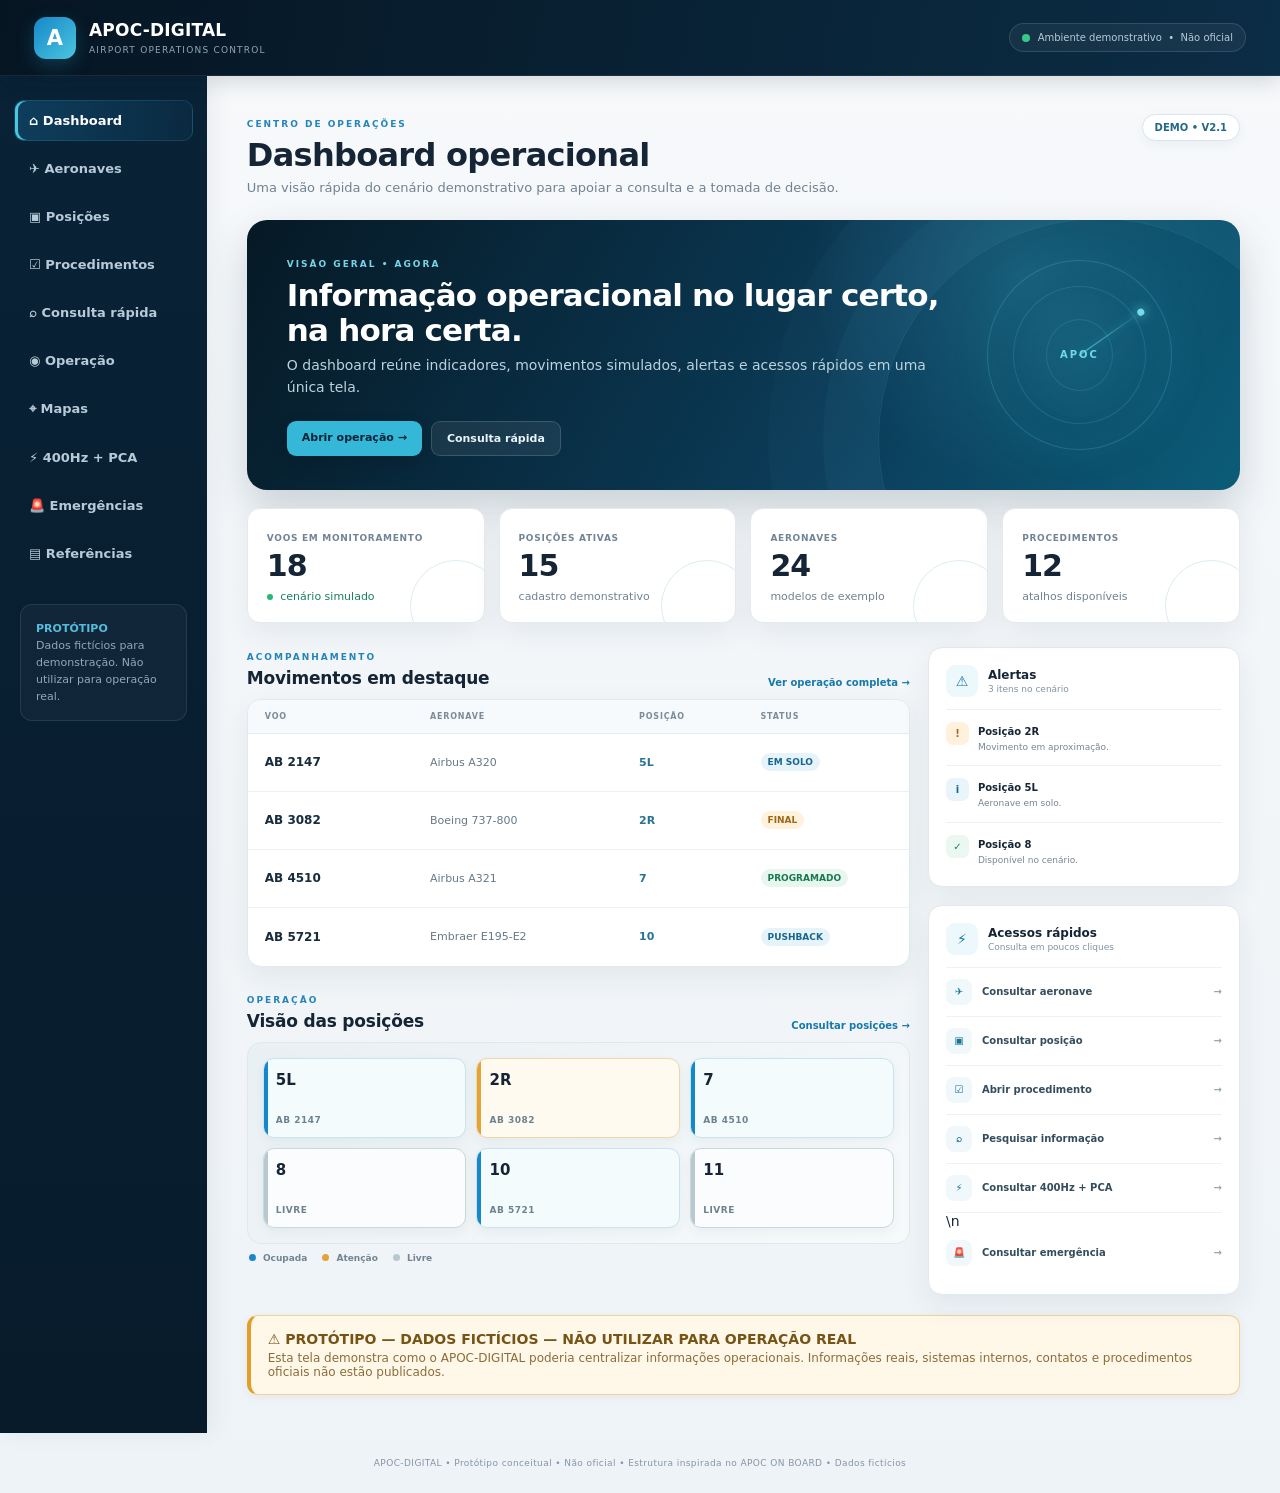
==== commit 3287bb97: "Adiciona acesso rápido ao 400Hz + PCA" ====
--- a/index.html
+++ b/index.html
@@ -90,7 +90,7 @@
         <a class="quick-action" href="posicoes.html"><span>▣</span> Consultar posição <b>→</b></a>
         <a class="quick-action" href="procedimentos.html"><span>☑</span> Abrir procedimento <b>→</b></a>
         <a class="quick-action" href="consulta-rapida.html"><span>⌕</span> Pesquisar informação <b>→</b></a>
-        <a class="quick-action" href="emergencias.html"><span>🚨</span> Consultar emergência <b>→</b></a>
+        <a class="quick-action" href="400hz.html"><span>⚡</span> Consultar 400Hz + PCA <b>→</b></a>\n        <a class="quick-action" href="emergencias.html"><span>🚨</span> Consultar emergência <b>→</b></a>
       </div>
     </aside>
   </section>
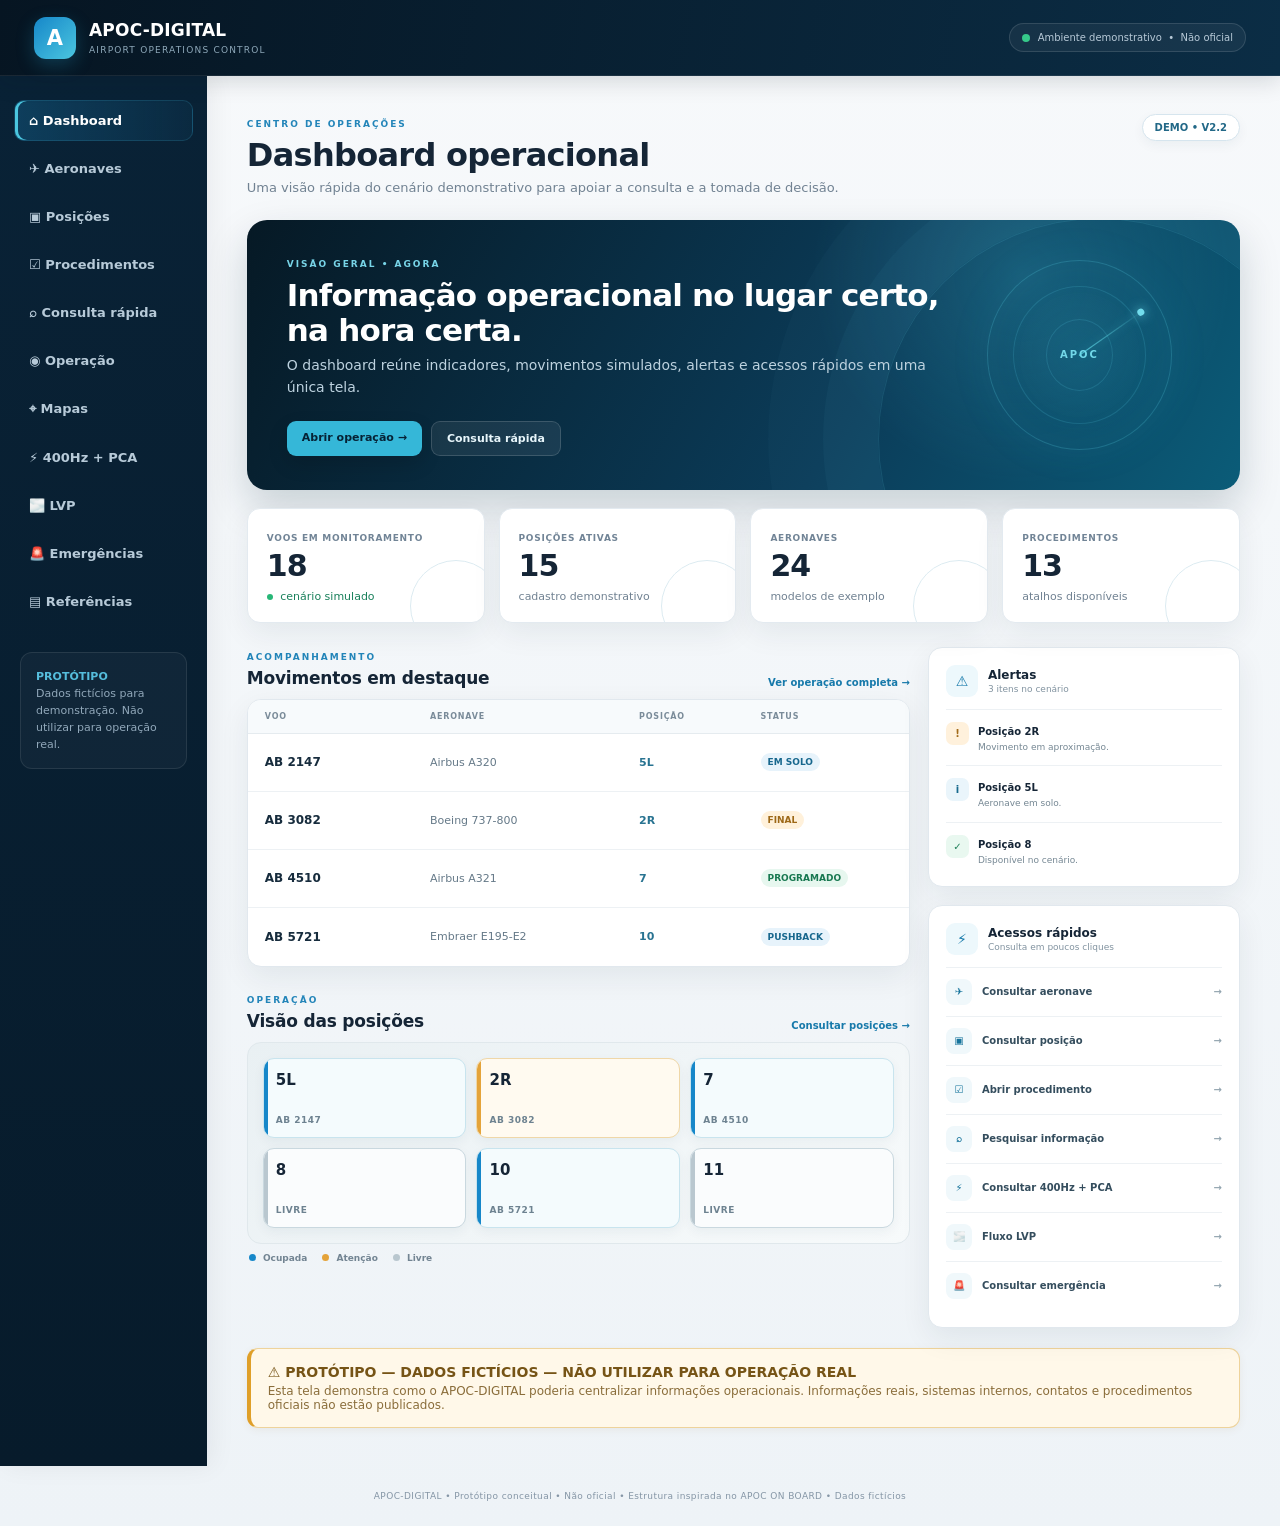
==== commit f33b23de: "Adiciona acesso ao módulo LVP no APOC-DIGITAL" ====
--- a/index.html
+++ b/index.html
@@ -1,102 +1,11 @@
 <!doctype html>
 <html lang="pt-BR">
-<head>
-<meta charset="UTF-8"><meta name="viewport" content="width=device-width,initial-scale=1">
-<meta name="description" content="APOC-DIGITAL — protótipo demonstrativo de apoio à operação aeroportuária.">
-<title>APOC-DIGITAL | Centro de Operações</title><link rel="stylesheet" href="styles.css">
-</head>
-<body>
-<header class="topbar">
-  <div class="brand"><div class="brand-mark">A</div><div><strong>APOC-DIGITAL</strong><span>Airport Operations Control</span></div></div>
-  <div class="top-status"><span class="dot"></span> Ambiente demonstrativo&nbsp; • &nbsp;Não oficial</div>
-</header>
-<div class="shell">
-<aside class="sidebar">
-  <nav aria-label="Menu principal">
-    <a class="active" href="index.html">⌂ <span>Dashboard</span></a>
-    <a href="aeronaves.html">✈ <span>Aeronaves</span></a>
-    <a href="posicoes.html">▣ <span>Posições</span></a>
-    <a href="procedimentos.html">☑ <span>Procedimentos</span></a>
-    <a href="consulta-rapida.html">⌕ <span>Consulta rápida</span></a>
-    <a href="operacao.html">◉ <span>Operação</span></a>
-    <a href="mapas.html">⌖ <span>Mapas</span></a>
-    <a href="400hz.html">⚡ <span>400Hz + PCA</span></a>
-    <a href="emergencias.html">🚨 <span>Emergências</span></a>
-    <a href="referencias.html">▤ <span>Referências</span></a>
-  </nav>
-  <div class="side-note"><b>PROTÓTIPO</b><br>Dados fictícios para demonstração. Não utilizar para operação real.</div>
-</aside>
-
-<main class="content">
-  <div class="page-head">
-    <div><span class="eyebrow">CENTRO DE OPERAÇÕES</span><h1>Dashboard operacional</h1><p>Uma visão rápida do cenário demonstrativo para apoiar a consulta e a tomada de decisão.</p></div>
-    <span class="demo-badge">DEMO • V2.1</span>
-  </div>
-
-  <section class="ops-hero">
-    <div class="ops-hero-copy">
-      <span class="eyebrow light">VISÃO GERAL • AGORA</span>
-      <h2>Informação operacional no lugar certo, na hora certa.</h2>
-      <p>O dashboard reúne indicadores, movimentos simulados, alertas e acessos rápidos em uma única tela.</p>
-      <div class="hero-actions">
-        <a href="operacao.html">Abrir operação →</a>
-        <a class="secondary" href="consulta-rapida.html">Consulta rápida</a>
-      </div>
-    </div>
-    <div class="ops-radar" aria-hidden="true"><div class="radar-ring r1"></div><div class="radar-ring r2"></div><div class="radar-sweep"></div><span>APOC</span></div>
-  </section>
-
-  <section class="metric-grid ops-metrics">
-    <div class="metric metric-live"><span>VOOS EM MONITORAMENTO</span><strong>18</strong><small><i></i> cenário simulado</small></div>
-    <div class="metric"><span>POSIÇÕES ATIVAS</span><strong>15</strong><small>cadastro demonstrativo</small></div>
-    <div class="metric"><span>AERONAVES</span><strong>24</strong><small>modelos de exemplo</small></div>
-    <div class="metric"><span>PROCEDIMENTOS</span><strong>12</strong><small>atalhos disponíveis</small></div>
-  </section>
-
-  <section class="dashboard-grid">
-    <div class="dashboard-main">
-      <div class="section-heading"><div><span class="eyebrow">ACOMPANHAMENTO</span><h2>Movimentos em destaque</h2></div><a href="operacao.html">Ver operação completa →</a></div>
-      <div class="flight-board">
-        <div class="flight-board-head"><span>VOO</span><span>AERONAVE</span><span>POSIÇÃO</span><span>STATUS</span></div>
-        <div class="flight-board-row"><strong>AB 2147</strong><span>Airbus A320</span><b>5L</b><em class="status-chip blue">EM SOLO</em></div>
-        <div class="flight-board-row"><strong>AB 3082</strong><span>Boeing 737-800</span><b>2R</b><em class="status-chip amber">FINAL</em></div>
-        <div class="flight-board-row"><strong>AB 4510</strong><span>Airbus A321</span><b>7</b><em class="status-chip">PROGRAMADO</em></div>
-        <div class="flight-board-row"><strong>AB 5721</strong><span>Embraer E195-E2</span><b>10</b><em class="status-chip blue">PUSHBACK</em></div>
-      </div>
-
-      <div class="section-heading section-heading-space"><div><span class="eyebrow">OPERAÇÃO</span><h2>Visão das posições</h2></div><a href="posicoes.html">Consultar posições →</a></div>
-      <div class="ops-stand-map">
-        <div class="ops-stand occupied"><span>5L</span><small>AB 2147</small></div>
-        <div class="ops-stand alert"><span>2R</span><small>AB 3082</small></div>
-        <div class="ops-stand occupied"><span>7</span><small>AB 4510</small></div>
-        <div class="ops-stand free"><span>8</span><small>LIVRE</small></div>
-        <div class="ops-stand occupied"><span>10</span><small>AB 5721</small></div>
-        <div class="ops-stand free"><span>11</span><small>LIVRE</small></div>
-      </div>
-      <div class="map-legend"><span><i class="legend-dot occupied"></i> Ocupada</span><span><i class="legend-dot alert"></i> Atenção</span><span><i class="legend-dot free"></i> Livre</span></div>
-    </div>
-
-    <aside class="dashboard-side">
-      <div class="side-panel alert-panel">
-        <div class="panel-title"><span>⚠</span><div><b>Alertas</b><small>3 itens no cenário</small></div></div>
-        <div class="alert-item"><i class="alert-icon amber">!</i><div><strong>Posição 2R</strong><p>Movimento em aproximação.</p></div></div>
-        <div class="alert-item"><i class="alert-icon blue">i</i><div><strong>Posição 5L</strong><p>Aeronave em solo.</p></div></div>
-        <div class="alert-item"><i class="alert-icon">✓</i><div><strong>Posição 8</strong><p>Disponível no cenário.</p></div></div>
-      </div>
-
-      <div class="side-panel">
-        <div class="panel-title"><span>⚡</span><div><b>Acessos rápidos</b><small>Consulta em poucos cliques</small></div></div>
-        <a class="quick-action" href="aeronaves.html"><span>✈</span> Consultar aeronave <b>→</b></a>
-        <a class="quick-action" href="posicoes.html"><span>▣</span> Consultar posição <b>→</b></a>
-        <a class="quick-action" href="procedimentos.html"><span>☑</span> Abrir procedimento <b>→</b></a>
-        <a class="quick-action" href="consulta-rapida.html"><span>⌕</span> Pesquisar informação <b>→</b></a>
-        <a class="quick-action" href="400hz.html"><span>⚡</span> Consultar 400Hz + PCA <b>→</b></a>\n        <a class="quick-action" href="emergencias.html"><span>🚨</span> Consultar emergência <b>→</b></a>
-      </div>
-    </aside>
-  </section>
-
-  <section class="notice"><strong>⚠️ PROTÓTIPO — DADOS FICTÍCIOS — NÃO UTILIZAR PARA OPERAÇÃO REAL</strong><span>Esta tela demonstra como o APOC-DIGITAL poderia centralizar informações operacionais. Informações reais, sistemas internos, contatos e procedimentos oficiais não estão publicados.</span></section>
-</main>
-</div>
-<footer>APOC-DIGITAL • Protótipo conceitual • Não oficial • Estrutura inspirada no APOC ON BOARD • Dados fictícios</footer>
-</body></html>+<head><meta charset="UTF-8"><meta name="viewport" content="width=device-width,initial-scale=1"><meta name="description" content="APOC-DIGITAL — protótipo demonstrativo de apoio à operação aeroportuária."><title>APOC-DIGITAL | Centro de Operações</title><link rel="stylesheet" href="styles.css"></head>
+<body><header class="topbar"><div class="brand"><div class="brand-mark">A</div><div><strong>APOC-DIGITAL</strong><span>Airport Operations Control</span></div></div><div class="top-status"><span class="dot"></span> Ambiente demonstrativo&nbsp; • &nbsp;Não oficial</div></header>
+<div class="shell"><aside class="sidebar"><nav aria-label="Menu principal"><a class="active" href="index.html">⌂ <span>Dashboard</span></a><a href="aeronaves.html">✈ <span>Aeronaves</span></a><a href="posicoes.html">▣ <span>Posições</span></a><a href="procedimentos.html">☑ <span>Procedimentos</span></a><a href="consulta-rapida.html">⌕ <span>Consulta rápida</span></a><a href="operacao.html">◉ <span>Operação</span></a><a href="mapas.html">⌖ <span>Mapas</span></a><a href="400hz.html">⚡ <span>400Hz + PCA</span></a><a href="lvp.html">🌫️ <span>LVP</span></a><a href="emergencias.html">🚨 <span>Emergências</span></a><a href="referencias.html">▤ <span>Referências</span></a></nav><div class="side-note"><b>PROTÓTIPO</b><br>Dados fictícios para demonstração. Não utilizar para operação real.</div></aside>
+<main class="content"><div class="page-head"><div><span class="eyebrow">CENTRO DE OPERAÇÕES</span><h1>Dashboard operacional</h1><p>Uma visão rápida do cenário demonstrativo para apoiar a consulta e a tomada de decisão.</p></div><span class="demo-badge">DEMO • V2.2</span></div>
+<section class="ops-hero"><div class="ops-hero-copy"><span class="eyebrow light">VISÃO GERAL • AGORA</span><h2>Informação operacional no lugar certo, na hora certa.</h2><p>O dashboard reúne indicadores, movimentos simulados, alertas e acessos rápidos em uma única tela.</p><div class="hero-actions"><a href="operacao.html">Abrir operação →</a><a class="secondary" href="consulta-rapida.html">Consulta rápida</a></div></div><div class="ops-radar" aria-hidden="true"><div class="radar-ring r1"></div><div class="radar-ring r2"></div><div class="radar-sweep"></div><span>APOC</span></div></section>
+<section class="metric-grid ops-metrics"><div class="metric metric-live"><span>VOOS EM MONITORAMENTO</span><strong>18</strong><small><i></i> cenário simulado</small></div><div class="metric"><span>POSIÇÕES ATIVAS</span><strong>15</strong><small>cadastro demonstrativo</small></div><div class="metric"><span>AERONAVES</span><strong>24</strong><small>modelos de exemplo</small></div><div class="metric"><span>PROCEDIMENTOS</span><strong>13</strong><small>atalhos disponíveis</small></div></section>
+<section class="dashboard-grid"><div class="dashboard-main"><div class="section-heading"><div><span class="eyebrow">ACOMPANHAMENTO</span><h2>Movimentos em destaque</h2></div><a href="operacao.html">Ver operação completa →</a></div><div class="flight-board"><div class="flight-board-head"><span>VOO</span><span>AERONAVE</span><span>POSIÇÃO</span><span>STATUS</span></div><div class="flight-board-row"><strong>AB 2147</strong><span>Airbus A320</span><b>5L</b><em class="status-chip blue">EM SOLO</em></div><div class="flight-board-row"><strong>AB 3082</strong><span>Boeing 737-800</span><b>2R</b><em class="status-chip amber">FINAL</em></div><div class="flight-board-row"><strong>AB 4510</strong><span>Airbus A321</span><b>7</b><em class="status-chip">PROGRAMADO</em></div><div class="flight-board-row"><strong>AB 5721</strong><span>Embraer E195-E2</span><b>10</b><em class="status-chip blue">PUSHBACK</em></div></div><div class="section-heading section-heading-space"><div><span class="eyebrow">OPERAÇÃO</span><h2>Visão das posições</h2></div><a href="posicoes.html">Consultar posições →</a></div><div class="ops-stand-map"><div class="ops-stand occupied"><span>5L</span><small>AB 2147</small></div><div class="ops-stand alert"><span>2R</span><small>AB 3082</small></div><div class="ops-stand occupied"><span>7</span><small>AB 4510</small></div><div class="ops-stand free"><span>8</span><small>LIVRE</small></div><div class="ops-stand occupied"><span>10</span><small>AB 5721</small></div><div class="ops-stand free"><span>11</span><small>LIVRE</small></div></div><div class="map-legend"><span><i class="legend-dot occupied"></i> Ocupada</span><span><i class="legend-dot alert"></i> Atenção</span><span><i class="legend-dot free"></i> Livre</span></div></div>
+<aside class="dashboard-side"><div class="side-panel alert-panel"><div class="panel-title"><span>⚠</span><div><b>Alertas</b><small>3 itens no cenário</small></div></div><div class="alert-item"><i class="alert-icon amber">!</i><div><strong>Posição 2R</strong><p>Movimento em aproximação.</p></div></div><div class="alert-item"><i class="alert-icon blue">i</i><div><strong>Posição 5L</strong><p>Aeronave em solo.</p></div></div><div class="alert-item"><i class="alert-icon">✓</i><div><strong>Posição 8</strong><p>Disponível no cenário.</p></div></div></div><div class="side-panel"><div class="panel-title"><span>⚡</span><div><b>Acessos rápidos</b><small>Consulta em poucos cliques</small></div></div><a class="quick-action" href="aeronaves.html"><span>✈</span> Consultar aeronave <b>→</b></a><a class="quick-action" href="posicoes.html"><span>▣</span> Consultar posição <b>→</b></a><a class="quick-action" href="procedimentos.html"><span>☑</span> Abrir procedimento <b>→</b></a><a class="quick-action" href="consulta-rapida.html"><span>⌕</span> Pesquisar informação <b>→</b></a><a class="quick-action" href="400hz.html"><span>⚡</span> Consultar 400Hz + PCA <b>→</b></a><a class="quick-action" href="lvp.html"><span>🌫️</span> Fluxo LVP <b>→</b></a><a class="quick-action" href="emergencias.html"><span>🚨</span> Consultar emergência <b>→</b></a></div></aside></section>
+<section class="notice"><strong>⚠️ PROTÓTIPO — DADOS FICTÍCIOS — NÃO UTILIZAR PARA OPERAÇÃO REAL</strong><span>Esta tela demonstra como o APOC-DIGITAL poderia centralizar informações operacionais. Informações reais, sistemas internos, contatos e procedimentos oficiais não estão publicados.</span></section></main></div><footer>APOC-DIGITAL • Protótipo conceitual • Não oficial • Estrutura inspirada no APOC ON BOARD • Dados fictícios</footer></body></html>
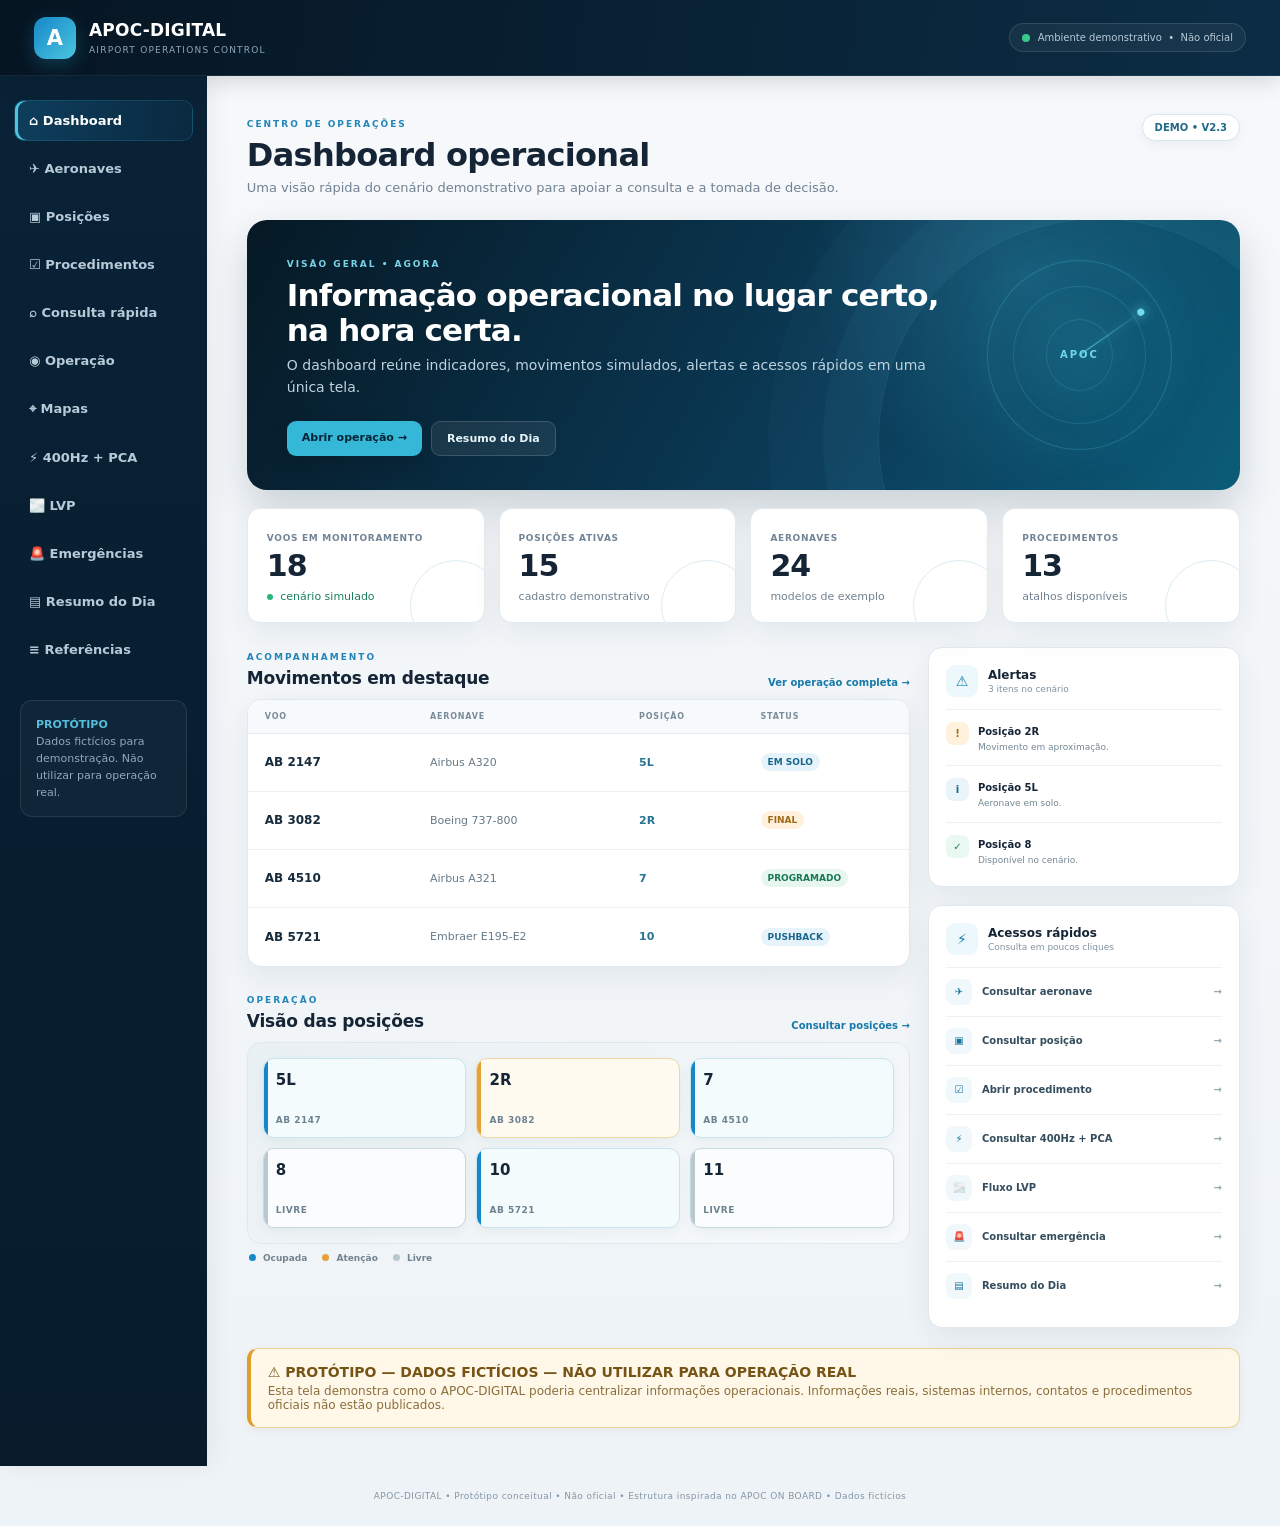
==== commit eb439234: "Inclui Resumo do Dia no dashboard" ====
--- a/index.html
+++ b/index.html
@@ -2,10 +2,10 @@
 <html lang="pt-BR">
 <head><meta charset="UTF-8"><meta name="viewport" content="width=device-width,initial-scale=1"><meta name="description" content="APOC-DIGITAL — protótipo demonstrativo de apoio à operação aeroportuária."><title>APOC-DIGITAL | Centro de Operações</title><link rel="stylesheet" href="styles.css"></head>
 <body><header class="topbar"><div class="brand"><div class="brand-mark">A</div><div><strong>APOC-DIGITAL</strong><span>Airport Operations Control</span></div></div><div class="top-status"><span class="dot"></span> Ambiente demonstrativo&nbsp; • &nbsp;Não oficial</div></header>
-<div class="shell"><aside class="sidebar"><nav aria-label="Menu principal"><a class="active" href="index.html">⌂ <span>Dashboard</span></a><a href="aeronaves.html">✈ <span>Aeronaves</span></a><a href="posicoes.html">▣ <span>Posições</span></a><a href="procedimentos.html">☑ <span>Procedimentos</span></a><a href="consulta-rapida.html">⌕ <span>Consulta rápida</span></a><a href="operacao.html">◉ <span>Operação</span></a><a href="mapas.html">⌖ <span>Mapas</span></a><a href="400hz.html">⚡ <span>400Hz + PCA</span></a><a href="lvp.html">🌫️ <span>LVP</span></a><a href="emergencias.html">🚨 <span>Emergências</span></a><a href="referencias.html">▤ <span>Referências</span></a></nav><div class="side-note"><b>PROTÓTIPO</b><br>Dados fictícios para demonstração. Não utilizar para operação real.</div></aside>
-<main class="content"><div class="page-head"><div><span class="eyebrow">CENTRO DE OPERAÇÕES</span><h1>Dashboard operacional</h1><p>Uma visão rápida do cenário demonstrativo para apoiar a consulta e a tomada de decisão.</p></div><span class="demo-badge">DEMO • V2.2</span></div>
-<section class="ops-hero"><div class="ops-hero-copy"><span class="eyebrow light">VISÃO GERAL • AGORA</span><h2>Informação operacional no lugar certo, na hora certa.</h2><p>O dashboard reúne indicadores, movimentos simulados, alertas e acessos rápidos em uma única tela.</p><div class="hero-actions"><a href="operacao.html">Abrir operação →</a><a class="secondary" href="consulta-rapida.html">Consulta rápida</a></div></div><div class="ops-radar" aria-hidden="true"><div class="radar-ring r1"></div><div class="radar-ring r2"></div><div class="radar-sweep"></div><span>APOC</span></div></section>
+<div class="shell"><aside class="sidebar"><nav aria-label="Menu principal"><a class="active" href="index.html">⌂ <span>Dashboard</span></a><a href="aeronaves.html">✈ <span>Aeronaves</span></a><a href="posicoes.html">▣ <span>Posições</span></a><a href="procedimentos.html">☑ <span>Procedimentos</span></a><a href="consulta-rapida.html">⌕ <span>Consulta rápida</span></a><a href="operacao.html">◉ <span>Operação</span></a><a href="mapas.html">⌖ <span>Mapas</span></a><a href="400hz.html">⚡ <span>400Hz + PCA</span></a><a href="lvp.html">🌫️ <span>LVP</span></a><a href="emergencias.html">🚨 <span>Emergências</span></a><a href="resumo-dia.html">▤ <span>Resumo do Dia</span></a><a href="referencias.html">≡ <span>Referências</span></a></nav><div class="side-note"><b>PROTÓTIPO</b><br>Dados fictícios para demonstração. Não utilizar para operação real.</div></aside>
+<main class="content"><div class="page-head"><div><span class="eyebrow">CENTRO DE OPERAÇÕES</span><h1>Dashboard operacional</h1><p>Uma visão rápida do cenário demonstrativo para apoiar a consulta e a tomada de decisão.</p></div><span class="demo-badge">DEMO • V2.3</span></div>
+<section class="ops-hero"><div class="ops-hero-copy"><span class="eyebrow light">VISÃO GERAL • AGORA</span><h2>Informação operacional no lugar certo, na hora certa.</h2><p>O dashboard reúne indicadores, movimentos simulados, alertas e acessos rápidos em uma única tela.</p><div class="hero-actions"><a href="operacao.html">Abrir operação →</a><a class="secondary" href="resumo-dia.html">Resumo do Dia</a></div></div><div class="ops-radar" aria-hidden="true"><div class="radar-ring r1"></div><div class="radar-ring r2"></div><div class="radar-sweep"></div><span>APOC</span></div></section>
 <section class="metric-grid ops-metrics"><div class="metric metric-live"><span>VOOS EM MONITORAMENTO</span><strong>18</strong><small><i></i> cenário simulado</small></div><div class="metric"><span>POSIÇÕES ATIVAS</span><strong>15</strong><small>cadastro demonstrativo</small></div><div class="metric"><span>AERONAVES</span><strong>24</strong><small>modelos de exemplo</small></div><div class="metric"><span>PROCEDIMENTOS</span><strong>13</strong><small>atalhos disponíveis</small></div></section>
 <section class="dashboard-grid"><div class="dashboard-main"><div class="section-heading"><div><span class="eyebrow">ACOMPANHAMENTO</span><h2>Movimentos em destaque</h2></div><a href="operacao.html">Ver operação completa →</a></div><div class="flight-board"><div class="flight-board-head"><span>VOO</span><span>AERONAVE</span><span>POSIÇÃO</span><span>STATUS</span></div><div class="flight-board-row"><strong>AB 2147</strong><span>Airbus A320</span><b>5L</b><em class="status-chip blue">EM SOLO</em></div><div class="flight-board-row"><strong>AB 3082</strong><span>Boeing 737-800</span><b>2R</b><em class="status-chip amber">FINAL</em></div><div class="flight-board-row"><strong>AB 4510</strong><span>Airbus A321</span><b>7</b><em class="status-chip">PROGRAMADO</em></div><div class="flight-board-row"><strong>AB 5721</strong><span>Embraer E195-E2</span><b>10</b><em class="status-chip blue">PUSHBACK</em></div></div><div class="section-heading section-heading-space"><div><span class="eyebrow">OPERAÇÃO</span><h2>Visão das posições</h2></div><a href="posicoes.html">Consultar posições →</a></div><div class="ops-stand-map"><div class="ops-stand occupied"><span>5L</span><small>AB 2147</small></div><div class="ops-stand alert"><span>2R</span><small>AB 3082</small></div><div class="ops-stand occupied"><span>7</span><small>AB 4510</small></div><div class="ops-stand free"><span>8</span><small>LIVRE</small></div><div class="ops-stand occupied"><span>10</span><small>AB 5721</small></div><div class="ops-stand free"><span>11</span><small>LIVRE</small></div></div><div class="map-legend"><span><i class="legend-dot occupied"></i> Ocupada</span><span><i class="legend-dot alert"></i> Atenção</span><span><i class="legend-dot free"></i> Livre</span></div></div>
-<aside class="dashboard-side"><div class="side-panel alert-panel"><div class="panel-title"><span>⚠</span><div><b>Alertas</b><small>3 itens no cenário</small></div></div><div class="alert-item"><i class="alert-icon amber">!</i><div><strong>Posição 2R</strong><p>Movimento em aproximação.</p></div></div><div class="alert-item"><i class="alert-icon blue">i</i><div><strong>Posição 5L</strong><p>Aeronave em solo.</p></div></div><div class="alert-item"><i class="alert-icon">✓</i><div><strong>Posição 8</strong><p>Disponível no cenário.</p></div></div></div><div class="side-panel"><div class="panel-title"><span>⚡</span><div><b>Acessos rápidos</b><small>Consulta em poucos cliques</small></div></div><a class="quick-action" href="aeronaves.html"><span>✈</span> Consultar aeronave <b>→</b></a><a class="quick-action" href="posicoes.html"><span>▣</span> Consultar posição <b>→</b></a><a class="quick-action" href="procedimentos.html"><span>☑</span> Abrir procedimento <b>→</b></a><a class="quick-action" href="consulta-rapida.html"><span>⌕</span> Pesquisar informação <b>→</b></a><a class="quick-action" href="400hz.html"><span>⚡</span> Consultar 400Hz + PCA <b>→</b></a><a class="quick-action" href="lvp.html"><span>🌫️</span> Fluxo LVP <b>→</b></a><a class="quick-action" href="emergencias.html"><span>🚨</span> Consultar emergência <b>→</b></a></div></aside></section>
+<aside class="dashboard-side"><div class="side-panel alert-panel"><div class="panel-title"><span>⚠</span><div><b>Alertas</b><small>3 itens no cenário</small></div></div><div class="alert-item"><i class="alert-icon amber">!</i><div><strong>Posição 2R</strong><p>Movimento em aproximação.</p></div></div><div class="alert-item"><i class="alert-icon blue">i</i><div><strong>Posição 5L</strong><p>Aeronave em solo.</p></div></div><div class="alert-item"><i class="alert-icon">✓</i><div><strong>Posição 8</strong><p>Disponível no cenário.</p></div></div></div><div class="side-panel"><div class="panel-title"><span>⚡</span><div><b>Acessos rápidos</b><small>Consulta em poucos cliques</small></div></div><a class="quick-action" href="aeronaves.html"><span>✈</span> Consultar aeronave <b>→</b></a><a class="quick-action" href="posicoes.html"><span>▣</span> Consultar posição <b>→</b></a><a class="quick-action" href="procedimentos.html"><span>☑</span> Abrir procedimento <b>→</b></a><a class="quick-action" href="400hz.html"><span>⚡</span> Consultar 400Hz + PCA <b>→</b></a><a class="quick-action" href="lvp.html"><span>🌫️</span> Fluxo LVP <b>→</b></a><a class="quick-action" href="emergencias.html"><span>🚨</span> Consultar emergência <b>→</b></a><a class="quick-action" href="resumo-dia.html"><span>▤</span> Resumo do Dia <b>→</b></a></div></aside></section>
 <section class="notice"><strong>⚠️ PROTÓTIPO — DADOS FICTÍCIOS — NÃO UTILIZAR PARA OPERAÇÃO REAL</strong><span>Esta tela demonstra como o APOC-DIGITAL poderia centralizar informações operacionais. Informações reais, sistemas internos, contatos e procedimentos oficiais não estão publicados.</span></section></main></div><footer>APOC-DIGITAL • Protótipo conceitual • Não oficial • Estrutura inspirada no APOC ON BOARD • Dados fictícios</footer></body></html>
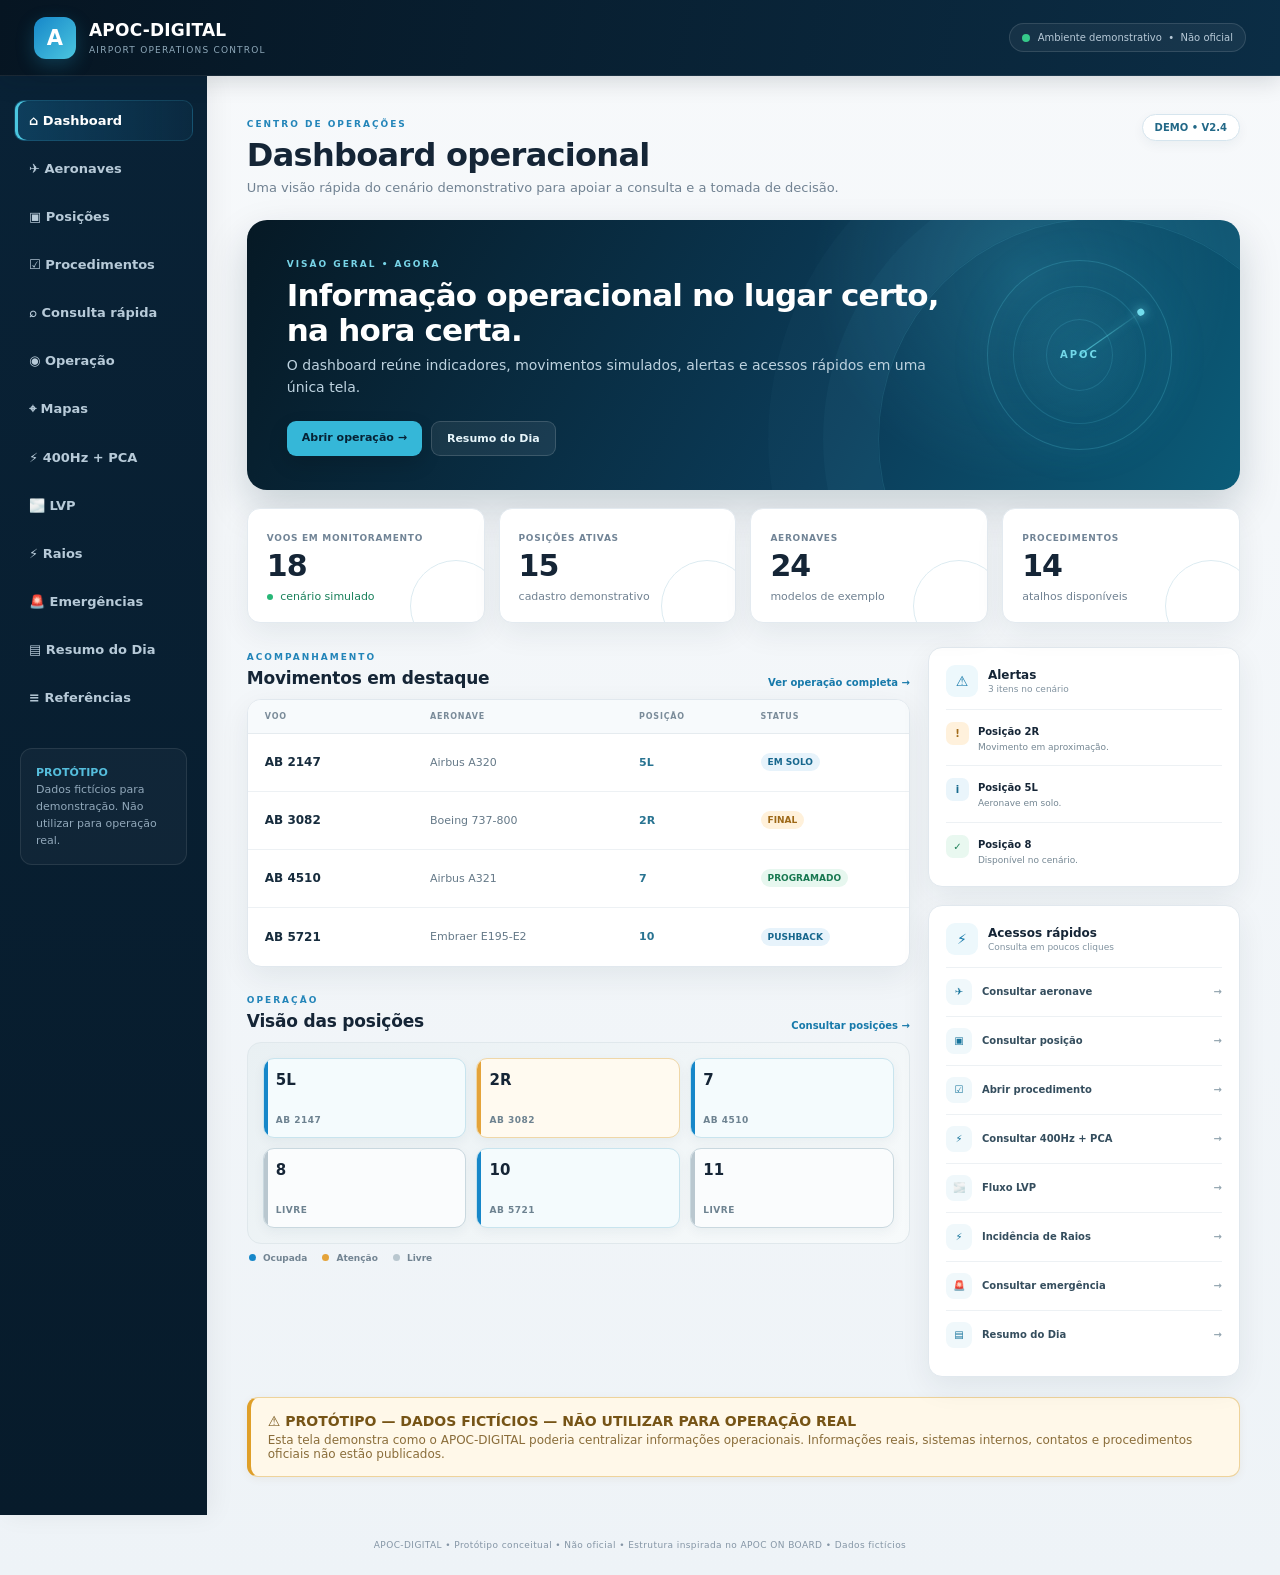
==== commit bce67b8d: "Adiciona acesso ao módulo Raios no dashboard" ====
--- a/index.html
+++ b/index.html
@@ -2,10 +2,10 @@
 <html lang="pt-BR">
 <head><meta charset="UTF-8"><meta name="viewport" content="width=device-width,initial-scale=1"><meta name="description" content="APOC-DIGITAL — protótipo demonstrativo de apoio à operação aeroportuária."><title>APOC-DIGITAL | Centro de Operações</title><link rel="stylesheet" href="styles.css"></head>
 <body><header class="topbar"><div class="brand"><div class="brand-mark">A</div><div><strong>APOC-DIGITAL</strong><span>Airport Operations Control</span></div></div><div class="top-status"><span class="dot"></span> Ambiente demonstrativo&nbsp; • &nbsp;Não oficial</div></header>
-<div class="shell"><aside class="sidebar"><nav aria-label="Menu principal"><a class="active" href="index.html">⌂ <span>Dashboard</span></a><a href="aeronaves.html">✈ <span>Aeronaves</span></a><a href="posicoes.html">▣ <span>Posições</span></a><a href="procedimentos.html">☑ <span>Procedimentos</span></a><a href="consulta-rapida.html">⌕ <span>Consulta rápida</span></a><a href="operacao.html">◉ <span>Operação</span></a><a href="mapas.html">⌖ <span>Mapas</span></a><a href="400hz.html">⚡ <span>400Hz + PCA</span></a><a href="lvp.html">🌫️ <span>LVP</span></a><a href="emergencias.html">🚨 <span>Emergências</span></a><a href="resumo-dia.html">▤ <span>Resumo do Dia</span></a><a href="referencias.html">≡ <span>Referências</span></a></nav><div class="side-note"><b>PROTÓTIPO</b><br>Dados fictícios para demonstração. Não utilizar para operação real.</div></aside>
-<main class="content"><div class="page-head"><div><span class="eyebrow">CENTRO DE OPERAÇÕES</span><h1>Dashboard operacional</h1><p>Uma visão rápida do cenário demonstrativo para apoiar a consulta e a tomada de decisão.</p></div><span class="demo-badge">DEMO • V2.3</span></div>
+<div class="shell"><aside class="sidebar"><nav aria-label="Menu principal"><a class="active" href="index.html">⌂ <span>Dashboard</span></a><a href="aeronaves.html">✈ <span>Aeronaves</span></a><a href="posicoes.html">▣ <span>Posições</span></a><a href="procedimentos.html">☑ <span>Procedimentos</span></a><a href="consulta-rapida.html">⌕ <span>Consulta rápida</span></a><a href="operacao.html">◉ <span>Operação</span></a><a href="mapas.html">⌖ <span>Mapas</span></a><a href="400hz.html">⚡ <span>400Hz + PCA</span></a><a href="lvp.html">🌫️ <span>LVP</span></a><a href="raios.html">⚡ <span>Raios</span></a><a href="emergencias.html">🚨 <span>Emergências</span></a><a href="resumo-dia.html">▤ <span>Resumo do Dia</span></a><a href="referencias.html">≡ <span>Referências</span></a></nav><div class="side-note"><b>PROTÓTIPO</b><br>Dados fictícios para demonstração. Não utilizar para operação real.</div></aside>
+<main class="content"><div class="page-head"><div><span class="eyebrow">CENTRO DE OPERAÇÕES</span><h1>Dashboard operacional</h1><p>Uma visão rápida do cenário demonstrativo para apoiar a consulta e a tomada de decisão.</p></div><span class="demo-badge">DEMO • V2.4</span></div>
 <section class="ops-hero"><div class="ops-hero-copy"><span class="eyebrow light">VISÃO GERAL • AGORA</span><h2>Informação operacional no lugar certo, na hora certa.</h2><p>O dashboard reúne indicadores, movimentos simulados, alertas e acessos rápidos em uma única tela.</p><div class="hero-actions"><a href="operacao.html">Abrir operação →</a><a class="secondary" href="resumo-dia.html">Resumo do Dia</a></div></div><div class="ops-radar" aria-hidden="true"><div class="radar-ring r1"></div><div class="radar-ring r2"></div><div class="radar-sweep"></div><span>APOC</span></div></section>
-<section class="metric-grid ops-metrics"><div class="metric metric-live"><span>VOOS EM MONITORAMENTO</span><strong>18</strong><small><i></i> cenário simulado</small></div><div class="metric"><span>POSIÇÕES ATIVAS</span><strong>15</strong><small>cadastro demonstrativo</small></div><div class="metric"><span>AERONAVES</span><strong>24</strong><small>modelos de exemplo</small></div><div class="metric"><span>PROCEDIMENTOS</span><strong>13</strong><small>atalhos disponíveis</small></div></section>
+<section class="metric-grid ops-metrics"><div class="metric metric-live"><span>VOOS EM MONITORAMENTO</span><strong>18</strong><small><i></i> cenário simulado</small></div><div class="metric"><span>POSIÇÕES ATIVAS</span><strong>15</strong><small>cadastro demonstrativo</small></div><div class="metric"><span>AERONAVES</span><strong>24</strong><small>modelos de exemplo</small></div><div class="metric"><span>PROCEDIMENTOS</span><strong>14</strong><small>atalhos disponíveis</small></div></section>
 <section class="dashboard-grid"><div class="dashboard-main"><div class="section-heading"><div><span class="eyebrow">ACOMPANHAMENTO</span><h2>Movimentos em destaque</h2></div><a href="operacao.html">Ver operação completa →</a></div><div class="flight-board"><div class="flight-board-head"><span>VOO</span><span>AERONAVE</span><span>POSIÇÃO</span><span>STATUS</span></div><div class="flight-board-row"><strong>AB 2147</strong><span>Airbus A320</span><b>5L</b><em class="status-chip blue">EM SOLO</em></div><div class="flight-board-row"><strong>AB 3082</strong><span>Boeing 737-800</span><b>2R</b><em class="status-chip amber">FINAL</em></div><div class="flight-board-row"><strong>AB 4510</strong><span>Airbus A321</span><b>7</b><em class="status-chip">PROGRAMADO</em></div><div class="flight-board-row"><strong>AB 5721</strong><span>Embraer E195-E2</span><b>10</b><em class="status-chip blue">PUSHBACK</em></div></div><div class="section-heading section-heading-space"><div><span class="eyebrow">OPERAÇÃO</span><h2>Visão das posições</h2></div><a href="posicoes.html">Consultar posições →</a></div><div class="ops-stand-map"><div class="ops-stand occupied"><span>5L</span><small>AB 2147</small></div><div class="ops-stand alert"><span>2R</span><small>AB 3082</small></div><div class="ops-stand occupied"><span>7</span><small>AB 4510</small></div><div class="ops-stand free"><span>8</span><small>LIVRE</small></div><div class="ops-stand occupied"><span>10</span><small>AB 5721</small></div><div class="ops-stand free"><span>11</span><small>LIVRE</small></div></div><div class="map-legend"><span><i class="legend-dot occupied"></i> Ocupada</span><span><i class="legend-dot alert"></i> Atenção</span><span><i class="legend-dot free"></i> Livre</span></div></div>
-<aside class="dashboard-side"><div class="side-panel alert-panel"><div class="panel-title"><span>⚠</span><div><b>Alertas</b><small>3 itens no cenário</small></div></div><div class="alert-item"><i class="alert-icon amber">!</i><div><strong>Posição 2R</strong><p>Movimento em aproximação.</p></div></div><div class="alert-item"><i class="alert-icon blue">i</i><div><strong>Posição 5L</strong><p>Aeronave em solo.</p></div></div><div class="alert-item"><i class="alert-icon">✓</i><div><strong>Posição 8</strong><p>Disponível no cenário.</p></div></div></div><div class="side-panel"><div class="panel-title"><span>⚡</span><div><b>Acessos rápidos</b><small>Consulta em poucos cliques</small></div></div><a class="quick-action" href="aeronaves.html"><span>✈</span> Consultar aeronave <b>→</b></a><a class="quick-action" href="posicoes.html"><span>▣</span> Consultar posição <b>→</b></a><a class="quick-action" href="procedimentos.html"><span>☑</span> Abrir procedimento <b>→</b></a><a class="quick-action" href="400hz.html"><span>⚡</span> Consultar 400Hz + PCA <b>→</b></a><a class="quick-action" href="lvp.html"><span>🌫️</span> Fluxo LVP <b>→</b></a><a class="quick-action" href="emergencias.html"><span>🚨</span> Consultar emergência <b>→</b></a><a class="quick-action" href="resumo-dia.html"><span>▤</span> Resumo do Dia <b>→</b></a></div></aside></section>
+<aside class="dashboard-side"><div class="side-panel alert-panel"><div class="panel-title"><span>⚠</span><div><b>Alertas</b><small>3 itens no cenário</small></div></div><div class="alert-item"><i class="alert-icon amber">!</i><div><strong>Posição 2R</strong><p>Movimento em aproximação.</p></div></div><div class="alert-item"><i class="alert-icon blue">i</i><div><strong>Posição 5L</strong><p>Aeronave em solo.</p></div></div><div class="alert-item"><i class="alert-icon">✓</i><div><strong>Posição 8</strong><p>Disponível no cenário.</p></div></div></div><div class="side-panel"><div class="panel-title"><span>⚡</span><div><b>Acessos rápidos</b><small>Consulta em poucos cliques</small></div></div><a class="quick-action" href="aeronaves.html"><span>✈</span> Consultar aeronave <b>→</b></a><a class="quick-action" href="posicoes.html"><span>▣</span> Consultar posição <b>→</b></a><a class="quick-action" href="procedimentos.html"><span>☑</span> Abrir procedimento <b>→</b></a><a class="quick-action" href="400hz.html"><span>⚡</span> Consultar 400Hz + PCA <b>→</b></a><a class="quick-action" href="lvp.html"><span>🌫️</span> Fluxo LVP <b>→</b></a><a class="quick-action" href="raios.html"><span>⚡</span> Incidência de Raios <b>→</b></a><a class="quick-action" href="emergencias.html"><span>🚨</span> Consultar emergência <b>→</b></a><a class="quick-action" href="resumo-dia.html"><span>▤</span> Resumo do Dia <b>→</b></a></div></aside></section>
 <section class="notice"><strong>⚠️ PROTÓTIPO — DADOS FICTÍCIOS — NÃO UTILIZAR PARA OPERAÇÃO REAL</strong><span>Esta tela demonstra como o APOC-DIGITAL poderia centralizar informações operacionais. Informações reais, sistemas internos, contatos e procedimentos oficiais não estão publicados.</span></section></main></div><footer>APOC-DIGITAL • Protótipo conceitual • Não oficial • Estrutura inspirada no APOC ON BOARD • Dados fictícios</footer></body></html>
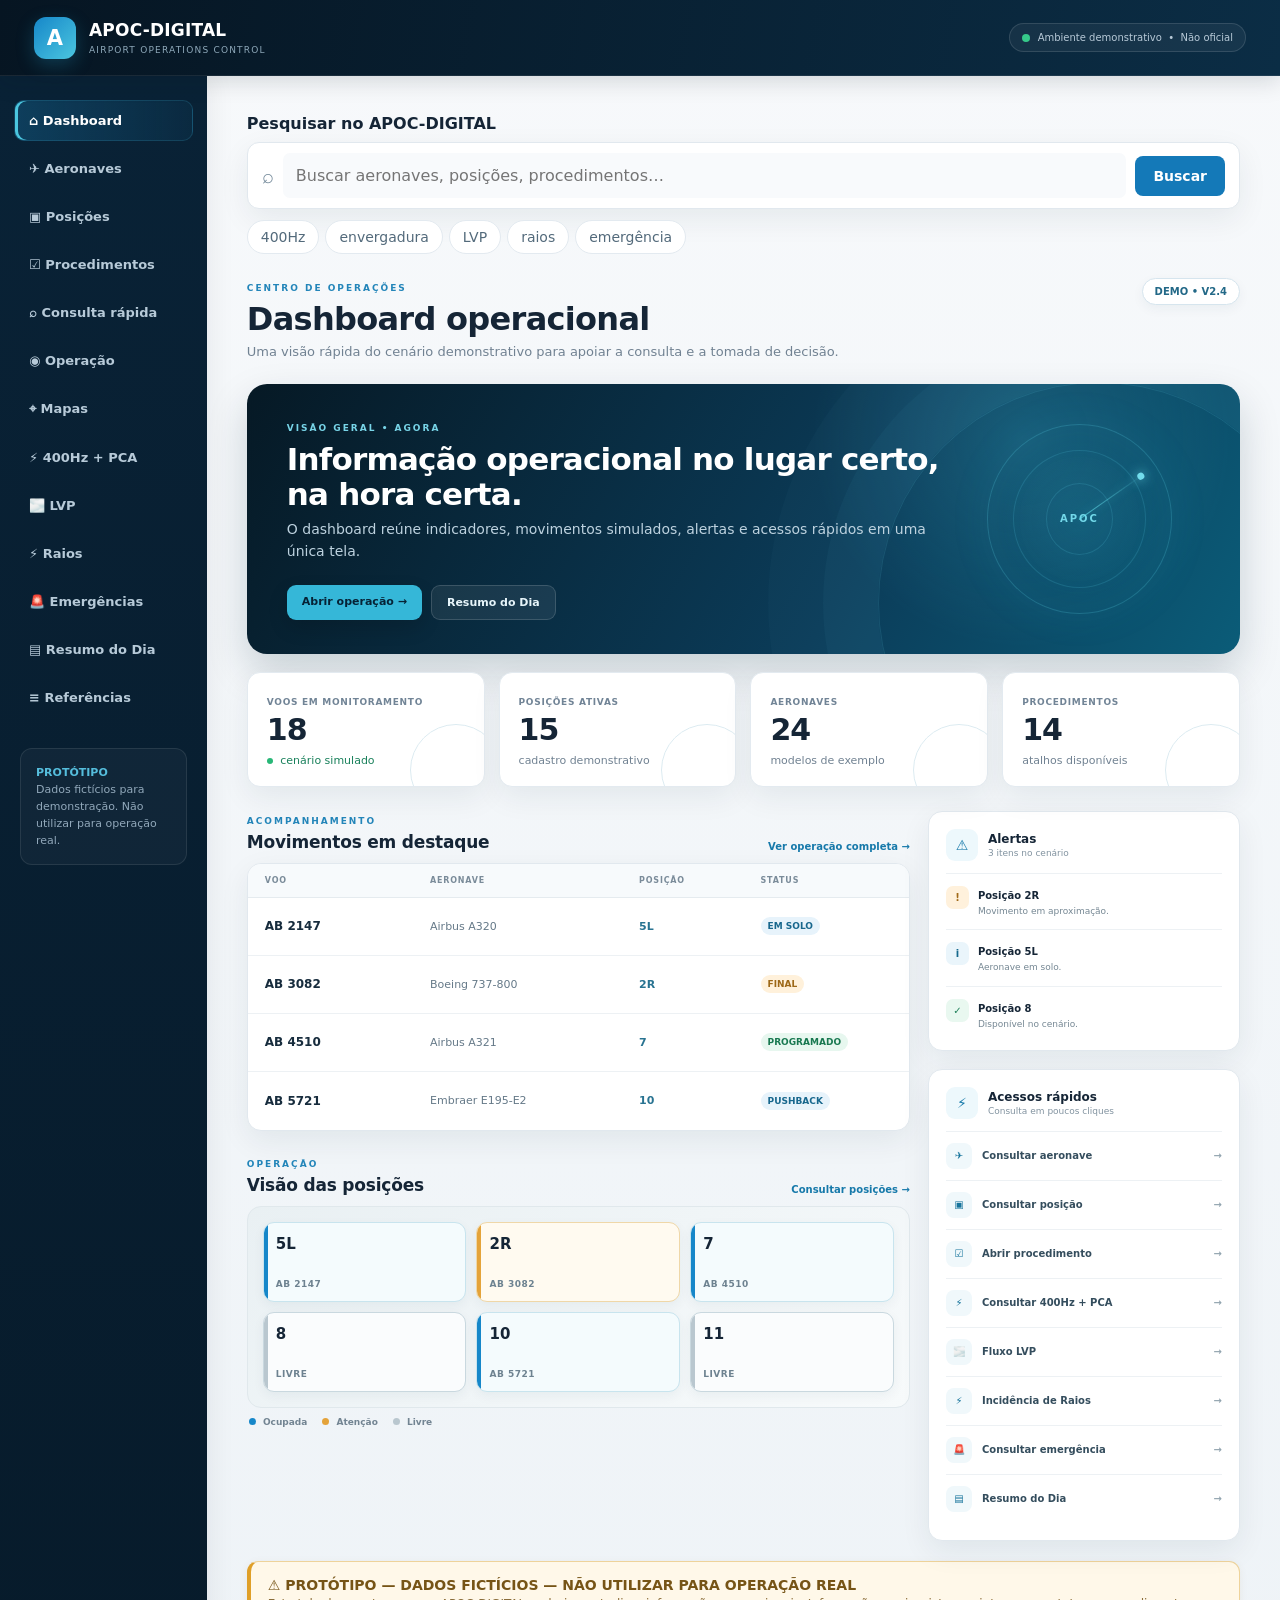
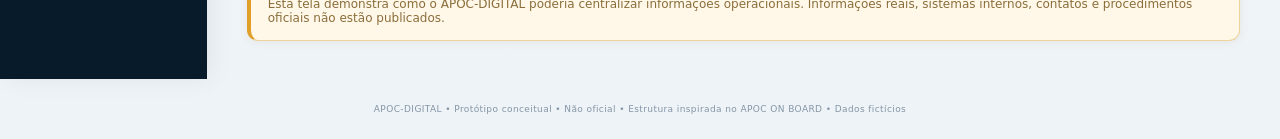
==== commit a5e6e437: "Adiciona pesquisa rápida no topo do dashboard" ====
--- a/index.html
+++ b/index.html
@@ -1,11 +1,15 @@
 <!doctype html>
 <html lang="pt-BR">
-<head><meta charset="UTF-8"><meta name="viewport" content="width=device-width,initial-scale=1"><meta name="description" content="APOC-DIGITAL — protótipo demonstrativo de apoio à operação aeroportuária."><title>APOC-DIGITAL | Centro de Operações</title><link rel="stylesheet" href="styles.css"></head>
+<head><meta charset="UTF-8"><meta name="viewport" content="width=device-width,initial-scale=1"><meta name="description" content="APOC-DIGITAL — protótipo demonstrativo de apoio à operação aeroportuária."><title>APOC-DIGITAL | Centro de Operações</title><link rel="stylesheet" href="styles.css"><style>
+.home-search{margin-bottom:24px}.home-search label{display:block;font-size:1rem;font-weight:700;margin-bottom:9px}.home-search .global-search{align-items:center;border-radius:12px}.home-search .global-search:focus-within{outline:3px solid #1687c9;outline-offset:2px}.home-search input{min-width:0;font-size:1rem}.home-search button{font:inherit;cursor:pointer}.home-search .search-submit{background:#1479b8;color:#fff;border:0;border-radius:8px;padding:12px 18px;font-weight:700}.home-search .suggestions button{font-size:.875rem}.home-search .search-results{max-height:380px;overflow:auto}.home-search .result-row{grid-template-columns:110px minmax(0,1fr);gap:12px}.home-search .result-type{font-size:.875rem}.home-search .result-row b{font-size:1rem}.home-search .result-row p{font-size:.875rem}.home-search [hidden]{display:none}.home-search .search-status{font-size:.875rem;color:var(--muted);margin:8px 0}.home-search .result-row:focus-visible,.home-search button:focus-visible{outline:3px solid #1687c9;outline-offset:2px}@media(max-width:600px){.home-search .result-row{grid-template-columns:1fr;gap:5px}.home-search .search-submit{padding:12px}.home-search .global-search{padding:6px;gap:4px}.home-search input{padding:10px 4px}}
+</style></head>
 <body><header class="topbar"><div class="brand"><div class="brand-mark">A</div><div><strong>APOC-DIGITAL</strong><span>Airport Operations Control</span></div></div><div class="top-status"><span class="dot"></span> Ambiente demonstrativo&nbsp; • &nbsp;Não oficial</div></header>
 <div class="shell"><aside class="sidebar"><nav aria-label="Menu principal"><a class="active" href="index.html">⌂ <span>Dashboard</span></a><a href="aeronaves.html">✈ <span>Aeronaves</span></a><a href="posicoes.html">▣ <span>Posições</span></a><a href="procedimentos.html">☑ <span>Procedimentos</span></a><a href="consulta-rapida.html">⌕ <span>Consulta rápida</span></a><a href="operacao.html">◉ <span>Operação</span></a><a href="mapas.html">⌖ <span>Mapas</span></a><a href="400hz.html">⚡ <span>400Hz + PCA</span></a><a href="lvp.html">🌫️ <span>LVP</span></a><a href="raios.html">⚡ <span>Raios</span></a><a href="emergencias.html">🚨 <span>Emergências</span></a><a href="resumo-dia.html">▤ <span>Resumo do Dia</span></a><a href="referencias.html">≡ <span>Referências</span></a></nav><div class="side-note"><b>PROTÓTIPO</b><br>Dados fictícios para demonstração. Não utilizar para operação real.</div></aside>
-<main class="content"><div class="page-head"><div><span class="eyebrow">CENTRO DE OPERAÇÕES</span><h1>Dashboard operacional</h1><p>Uma visão rápida do cenário demonstrativo para apoiar a consulta e a tomada de decisão.</p></div><span class="demo-badge">DEMO • V2.4</span></div>
+<main class="content"><section class="home-search" aria-label="Pesquisa rápida"><form id="home-search-form" role="search"><label for="home-search-input">Pesquisar no APOC-DIGITAL</label><div class="global-search"><span aria-hidden="true">⌕</span><input id="home-search-input" type="search" placeholder="Buscar aeronaves, posições, procedimentos…" autocomplete="off" aria-controls="home-search-results"><button class="search-submit" type="submit">Buscar</button></div></form><div class="suggestions" aria-label="Sugestões de pesquisa"><button type="button">400Hz</button><button type="button">envergadura</button><button type="button">LVP</button><button type="button">raios</button><button type="button">emergência</button></div><p id="home-search-status" class="search-status" role="status" aria-live="polite"></p><div id="home-search-results" class="search-results" hidden></div></section><div class="page-head"><div><span class="eyebrow">CENTRO DE OPERAÇÕES</span><h1>Dashboard operacional</h1><p>Uma visão rápida do cenário demonstrativo para apoiar a consulta e a tomada de decisão.</p></div><span class="demo-badge">DEMO • V2.4</span></div>
 <section class="ops-hero"><div class="ops-hero-copy"><span class="eyebrow light">VISÃO GERAL • AGORA</span><h2>Informação operacional no lugar certo, na hora certa.</h2><p>O dashboard reúne indicadores, movimentos simulados, alertas e acessos rápidos em uma única tela.</p><div class="hero-actions"><a href="operacao.html">Abrir operação →</a><a class="secondary" href="resumo-dia.html">Resumo do Dia</a></div></div><div class="ops-radar" aria-hidden="true"><div class="radar-ring r1"></div><div class="radar-ring r2"></div><div class="radar-sweep"></div><span>APOC</span></div></section>
 <section class="metric-grid ops-metrics"><div class="metric metric-live"><span>VOOS EM MONITORAMENTO</span><strong>18</strong><small><i></i> cenário simulado</small></div><div class="metric"><span>POSIÇÕES ATIVAS</span><strong>15</strong><small>cadastro demonstrativo</small></div><div class="metric"><span>AERONAVES</span><strong>24</strong><small>modelos de exemplo</small></div><div class="metric"><span>PROCEDIMENTOS</span><strong>14</strong><small>atalhos disponíveis</small></div></section>
 <section class="dashboard-grid"><div class="dashboard-main"><div class="section-heading"><div><span class="eyebrow">ACOMPANHAMENTO</span><h2>Movimentos em destaque</h2></div><a href="operacao.html">Ver operação completa →</a></div><div class="flight-board"><div class="flight-board-head"><span>VOO</span><span>AERONAVE</span><span>POSIÇÃO</span><span>STATUS</span></div><div class="flight-board-row"><strong>AB 2147</strong><span>Airbus A320</span><b>5L</b><em class="status-chip blue">EM SOLO</em></div><div class="flight-board-row"><strong>AB 3082</strong><span>Boeing 737-800</span><b>2R</b><em class="status-chip amber">FINAL</em></div><div class="flight-board-row"><strong>AB 4510</strong><span>Airbus A321</span><b>7</b><em class="status-chip">PROGRAMADO</em></div><div class="flight-board-row"><strong>AB 5721</strong><span>Embraer E195-E2</span><b>10</b><em class="status-chip blue">PUSHBACK</em></div></div><div class="section-heading section-heading-space"><div><span class="eyebrow">OPERAÇÃO</span><h2>Visão das posições</h2></div><a href="posicoes.html">Consultar posições →</a></div><div class="ops-stand-map"><div class="ops-stand occupied"><span>5L</span><small>AB 2147</small></div><div class="ops-stand alert"><span>2R</span><small>AB 3082</small></div><div class="ops-stand occupied"><span>7</span><small>AB 4510</small></div><div class="ops-stand free"><span>8</span><small>LIVRE</small></div><div class="ops-stand occupied"><span>10</span><small>AB 5721</small></div><div class="ops-stand free"><span>11</span><small>LIVRE</small></div></div><div class="map-legend"><span><i class="legend-dot occupied"></i> Ocupada</span><span><i class="legend-dot alert"></i> Atenção</span><span><i class="legend-dot free"></i> Livre</span></div></div>
 <aside class="dashboard-side"><div class="side-panel alert-panel"><div class="panel-title"><span>⚠</span><div><b>Alertas</b><small>3 itens no cenário</small></div></div><div class="alert-item"><i class="alert-icon amber">!</i><div><strong>Posição 2R</strong><p>Movimento em aproximação.</p></div></div><div class="alert-item"><i class="alert-icon blue">i</i><div><strong>Posição 5L</strong><p>Aeronave em solo.</p></div></div><div class="alert-item"><i class="alert-icon">✓</i><div><strong>Posição 8</strong><p>Disponível no cenário.</p></div></div></div><div class="side-panel"><div class="panel-title"><span>⚡</span><div><b>Acessos rápidos</b><small>Consulta em poucos cliques</small></div></div><a class="quick-action" href="aeronaves.html"><span>✈</span> Consultar aeronave <b>→</b></a><a class="quick-action" href="posicoes.html"><span>▣</span> Consultar posição <b>→</b></a><a class="quick-action" href="procedimentos.html"><span>☑</span> Abrir procedimento <b>→</b></a><a class="quick-action" href="400hz.html"><span>⚡</span> Consultar 400Hz + PCA <b>→</b></a><a class="quick-action" href="lvp.html"><span>🌫️</span> Fluxo LVP <b>→</b></a><a class="quick-action" href="raios.html"><span>⚡</span> Incidência de Raios <b>→</b></a><a class="quick-action" href="emergencias.html"><span>🚨</span> Consultar emergência <b>→</b></a><a class="quick-action" href="resumo-dia.html"><span>▤</span> Resumo do Dia <b>→</b></a></div></aside></section>
-<section class="notice"><strong>⚠️ PROTÓTIPO — DADOS FICTÍCIOS — NÃO UTILIZAR PARA OPERAÇÃO REAL</strong><span>Esta tela demonstra como o APOC-DIGITAL poderia centralizar informações operacionais. Informações reais, sistemas internos, contatos e procedimentos oficiais não estão publicados.</span></section></main></div><footer>APOC-DIGITAL • Protótipo conceitual • Não oficial • Estrutura inspirada no APOC ON BOARD • Dados fictícios</footer></body></html>+<section class="notice"><strong>⚠️ PROTÓTIPO — DADOS FICTÍCIOS — NÃO UTILIZAR PARA OPERAÇÃO REAL</strong><span>Esta tela demonstra como o APOC-DIGITAL poderia centralizar informações operacionais. Informações reais, sistemas internos, contatos e procedimentos oficiais não estão publicados.</span></section></main></div><footer>APOC-DIGITAL • Protótipo conceitual • Não oficial • Estrutura inspirada no APOC ON BOARD • Dados fictícios</footer><script>
+(()=>{const entries=[['400Hz + PCA','Posições com 400Hz','Consulta das posições equipadas, regras e indicadores de utilização.','400hz.html'],['Aeronaves','Envergadura','Características e compatibilidades demonstrativas.','aeronaves.html'],['Posições','Limite de envergadura','Consulta de posição e restrições simuladas.','posicoes.html'],['Procedimentos','Voo alternado','Fluxo rápido de consulta sobre alternado.','procedimentos.html'],['Procedimentos','Comunicação','Orientação conceitual de comunicação objetiva.','procedimentos.html'],['Operação','Monitoramento','Visão demonstrativa de movimentos.','operacao.html'],['Emergências','Urgência e socorro','Consulta conceitual de cenários de emergência.','emergencias.html'],['Emergências','Artigos perigosos','Categoria demonstrativa de resposta.','emergencias.html'],['Emergências','Falha de energia','Referência demonstrativa de continuidade.','emergencias.html'],["LVP", "Baixa visibilidade", "Consulta do fluxo demonstrativo LVP.", "lvp.html"],["Raios", "Incidência de raios", "Consulta de alertas demonstrativos de descargas atmosféricas.", "raios.html"],["Mapas", "Mapas do aeroporto", "Terminal, pátios e posições demonstrativas.", "mapas.html"],["Resumo do Dia", "Resumo operacional", "Consolidação demonstrativa das informações do dia.", "resumo-dia.html"],["Referências", "Documentos e manuais", "Referências do protótipo.", "referencias.html"]];const input=document.getElementById('home-search-input'),results=document.getElementById('home-search-results'),status=document.getElementById('home-search-status');const normalize=value=>value.normalize('NFD').replace(/[\u0300-\u036f]/g,'').toLowerCase().trim();function search(){const term=normalize(input.value);results.replaceChildren();results.hidden=!term;if(!term){status.textContent='';return;}const matches=entries.filter(entry=>term.split(/\s+/).every(word=>normalize(entry.slice(0,3).join(' ')).includes(word)));status.textContent=matches.length?matches.length+' resultado'+(matches.length===1?'':'s')+' encontrado'+(matches.length===1?'':'s')+'.':'Nenhum resultado. Tente outro termo.';matches.forEach(entry=>{const link=document.createElement('a');link.className='result-row';link.href=entry[3];const type=document.createElement('span');type.className='result-type';type.textContent=entry[0];const detail=document.createElement('div'),title=document.createElement('b'),description=document.createElement('p');title.textContent=entry[1];description.textContent=entry[2];detail.append(title,description);link.append(type,detail);results.append(link);});}input.addEventListener('input',search);document.getElementById('home-search-form').addEventListener('submit',event=>{event.preventDefault();search();const first=results.querySelector('a');if(first)first.focus();});document.querySelectorAll('.home-search .suggestions button').forEach(button=>button.addEventListener('click',()=>{input.value=button.textContent;search();input.focus();}));input.addEventListener('keydown',event=>{if(event.key==='Escape'){input.value='';search();}});})();
+</script></body></html>
